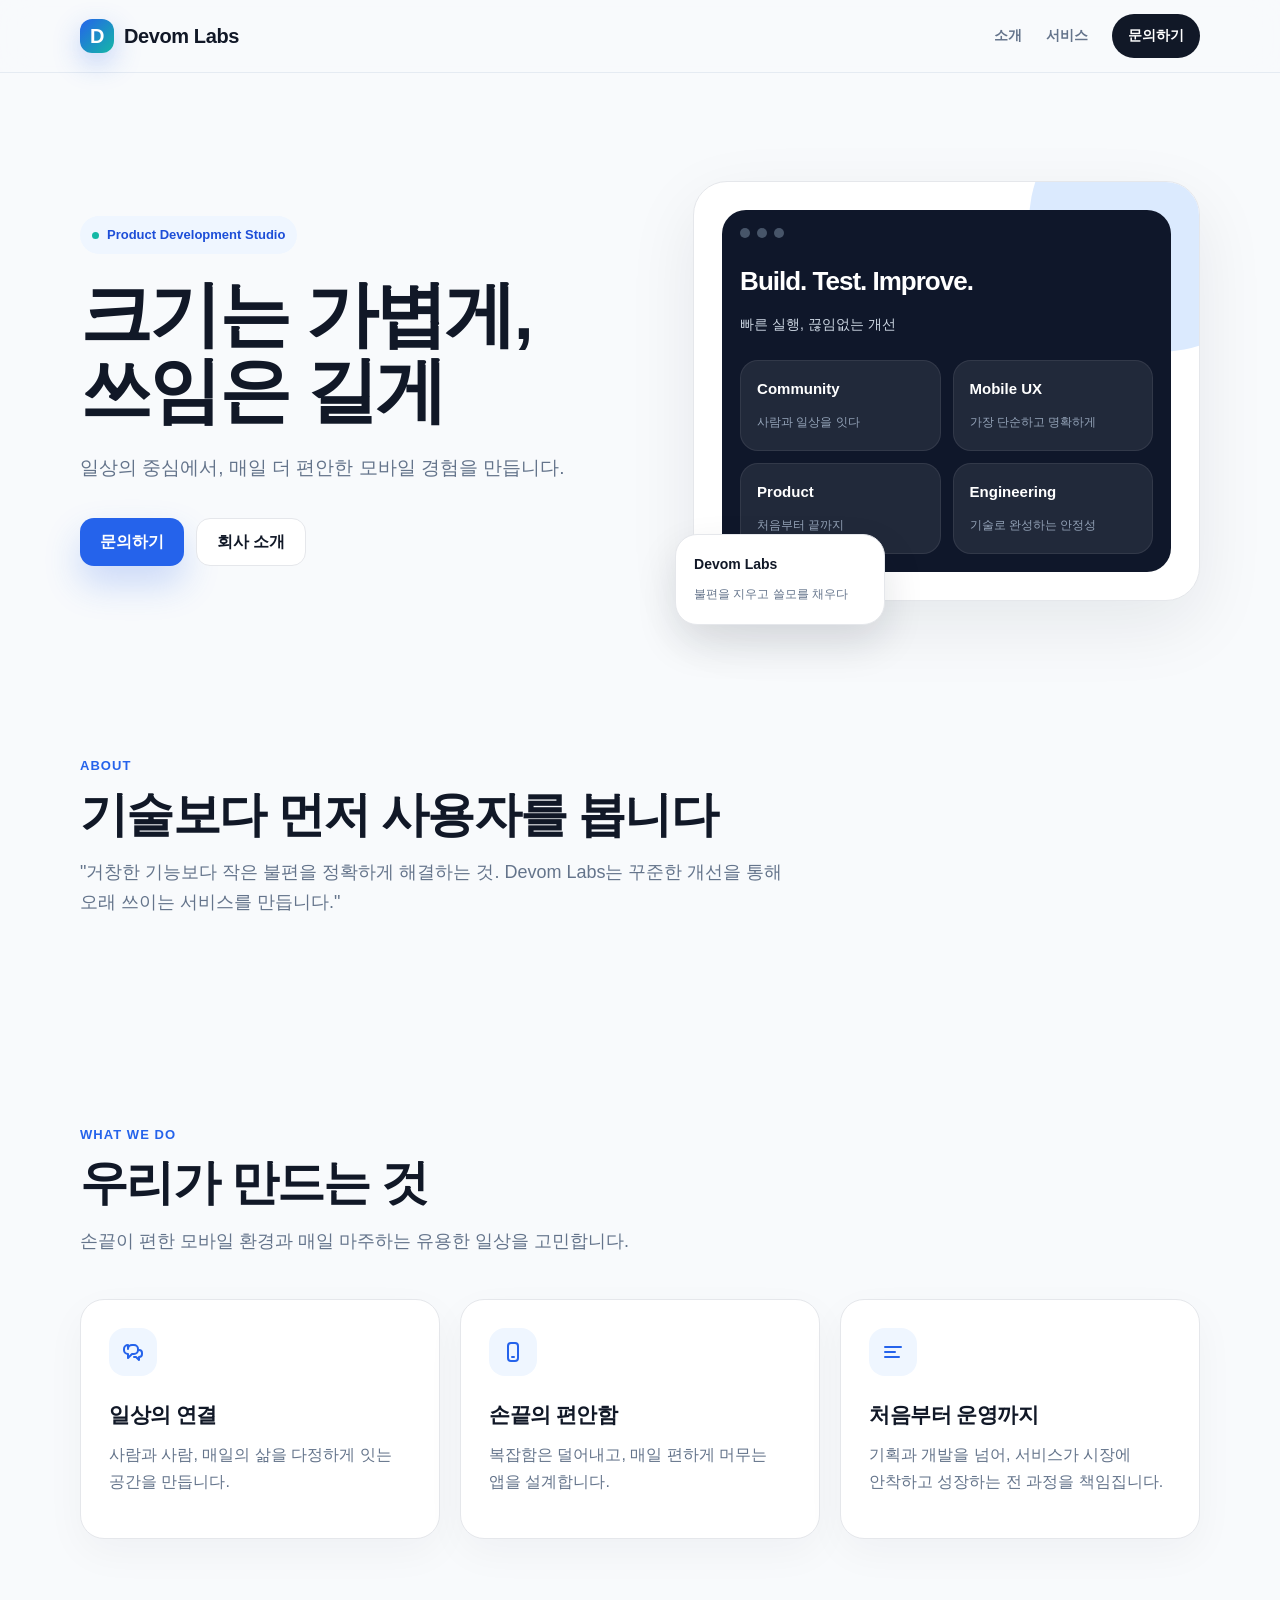
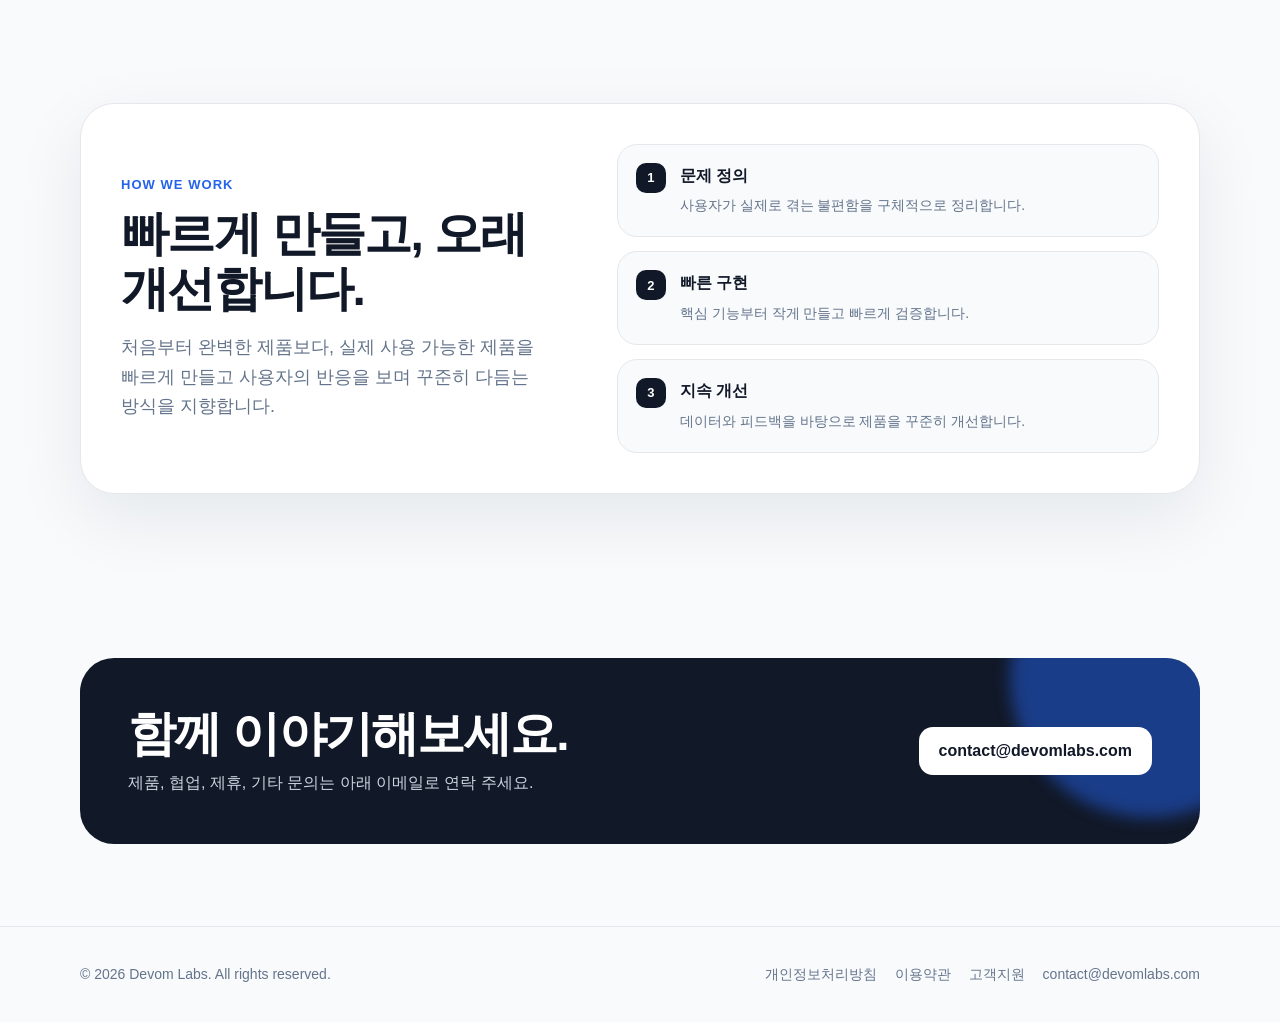
==== index.html @ be76963e "Update index.html" ====
<!DOCTYPE html>
<html lang="ko">
<head>
  <meta charset="UTF-8" />
  <meta name="viewport" content="width=device-width, initial-scale=1.0" />
  <title>Devom Labs</title>
  <meta name="description" content="Devom Labs는 일상의 불편함을 서비스로 해결하는 개발 스튜디오입니다." />

  <style>
    :root {
      --bg: #f8fafc;
      --text: #111827;
      --muted: #64748b;
      --line: #e5e7eb;
      --card: #ffffff;
      --primary: #2563eb;
      --primary-dark: #1d4ed8;
      --soft-blue: #eff6ff;
      --soft-mint: #ecfdf5;
      --radius: 24px;
      --shadow: 0 24px 70px rgba(15, 23, 42, 0.08);
    }

    * {
      box-sizing: border-box;
      margin: 0;
      padding: 0;
    }

    html {
      scroll-behavior: smooth;
    }

    body {
      font-family: -apple-system, BlinkMacSystemFont, "Segoe UI", "Apple SD Gothic Neo", "Noto Sans KR", sans-serif;
      background: var(--bg);
      color: var(--text);
      line-height: 1.65;
      word-break: keep-all;
    }

    a {
      color: inherit;
      text-decoration: none;
    }

    .container {
      width: min(1120px, calc(100% - 40px));
      margin: 0 auto;
    }

    header {
      position: sticky;
      top: 0;
      z-index: 10;
      background: rgba(248, 250, 252, 0.86);
      backdrop-filter: blur(16px);
      border-bottom: 1px solid rgba(226, 232, 240, 0.8);
    }

    .nav {
      height: 72px;
      display: flex;
      align-items: center;
      justify-content: space-between;
      gap: 20px;
    }

    .brand {
      display: flex;
      align-items: center;
      gap: 10px;
      font-weight: 800;
      letter-spacing: -0.4px;
      font-size: 20px;
    }

    .brand-mark {
      width: 34px;
      height: 34px;
      border-radius: 12px;
      background: linear-gradient(135deg, #2563eb, #14b8a6);
      color: white;
      display: grid;
      place-items: center;
      font-weight: 900;
      box-shadow: 0 10px 28px rgba(37, 99, 235, 0.28);
    }

    .nav-links {
      display: flex;
      align-items: center;
      gap: 24px;
      color: var(--muted);
      font-size: 14px;
      font-weight: 600;
    }

    .nav-links a:hover {
      color: var(--text);
    }

    .nav-button {
      padding: 10px 16px;
      border-radius: 999px;
      background: var(--text);
      color: white !important;
    }

    .hero {
      padding: 108px 0 72px;
      display: grid;
      grid-template-columns: 1.04fr 0.96fr;
      align-items: center;
      gap: 64px;
    }

    .badge {
      display: inline-flex;
      align-items: center;
      gap: 8px;
      padding: 8px 12px;
      border-radius: 999px;
      background: var(--soft-blue);
      color: #1d4ed8;
      font-size: 13px;
      font-weight: 800;
      margin-bottom: 22px;
    }

    .badge-dot {
      width: 7px;
      height: 7px;
      border-radius: 50%;
      background: #14b8a6;
    }

    h1 {
      font-size: clamp(42px, 6vw, 72px);
      line-height: 1.06;
      letter-spacing: -2.6px;
      margin-bottom: 24px;
    }

    .hero p {
      max-width: 620px;
      color: var(--muted);
      font-size: 19px;
      margin-bottom: 34px;
    }

    .actions {
      display: flex;
      flex-wrap: wrap;
      gap: 12px;
    }

    .btn {
      display: inline-flex;
      align-items: center;
      justify-content: center;
      min-height: 48px;
      padding: 0 20px;
      border-radius: 14px;
      font-weight: 800;
      transition: 0.2s ease;
    }

    .btn-primary {
      background: var(--primary);
      color: white;
      box-shadow: 0 18px 36px rgba(37, 99, 235, 0.22);
    }

    .btn-primary:hover {
      background: var(--primary-dark);
      transform: translateY(-2px);
    }

    .btn-secondary {
      background: white;
      border: 1px solid var(--line);
      color: var(--text);
    }

    .visual {
      position: relative;
    }

    .visual-card {
      background: white;
      border: 1px solid var(--line);
      border-radius: 34px;
      padding: 28px;
      box-shadow: var(--shadow);
      position: relative;
      overflow: hidden;
    }

    .visual-card::before {
      content: "";
      position: absolute;
      width: 260px;
      height: 260px;
      border-radius: 999px;
      background: #dbeafe;
      right: -90px;
      top: -90px;
    }

    .mock-window {
      position: relative;
      background: #0f172a;
      border-radius: 24px;
      padding: 18px;
      color: white;
      overflow: hidden;
    }

    .window-top {
      display: flex;
      gap: 7px;
      margin-bottom: 22px;
    }

    .circle {
      width: 10px;
      height: 10px;
      border-radius: 50%;
      background: #475569;
    }

    .mock-title {
      font-size: 26px;
      font-weight: 900;
      letter-spacing: -1px;
      margin-bottom: 10px;
    }

    .mock-desc {
      color: #cbd5e1;
      font-size: 14px;
      margin-bottom: 24px;
    }

    .mock-grid {
      display: grid;
      grid-template-columns: 1fr 1fr;
      gap: 12px;
    }

    .mock-item {
      padding: 16px;
      border-radius: 18px;
      background: rgba(255,255,255,0.08);
      border: 1px solid rgba(255,255,255,0.08);
    }

    .mock-item strong {
      display: block;
      font-size: 15px;
      margin-bottom: 6px;
    }

    .mock-item span {
      color: #94a3b8;
      font-size: 12px;
    }

    .floating {
      position: absolute;
      left: -18px;
      bottom: -24px;
      width: 210px;
      background: white;
      border: 1px solid var(--line);
      border-radius: 22px;
      padding: 18px;
      box-shadow: 0 18px 40px rgba(15, 23, 42, 0.12);
    }

    .floating strong {
      display: block;
      margin-bottom: 4px;
      font-size: 14px;
    }

    .floating span {
      color: var(--muted);
      font-size: 12px;
    }

    section {
      padding: 82px 0;
    }

    .section-head {
      max-width: 720px;
      margin-bottom: 42px;
    }

    .kicker {
      color: var(--primary);
      font-size: 13px;
      font-weight: 900;
      letter-spacing: 0.08em;
      margin-bottom: 10px;
    }

    h2 {
      font-size: clamp(32px, 4vw, 48px);
      line-height: 1.16;
      letter-spacing: -1.7px;
      margin-bottom: 16px;
    }

    .section-head p {
      color: var(--muted);
      font-size: 18px;
    }

    .cards {
      display: grid;
      grid-template-columns: repeat(3, 1fr);
      gap: 20px;
    }

    .card {
      background: var(--card);
      border: 1px solid var(--line);
      border-radius: var(--radius);
      padding: 28px;
      min-height: 240px;
      box-shadow: 0 14px 40px rgba(15, 23, 42, 0.04);
    }

    .card-icon {
      width: 48px;
      height: 48px;
      border-radius: 16px;
      display: grid;
      place-items: center;
      background: var(--soft-blue);
      margin-bottom: 22px;
    }

    .card h3 {
      font-size: 21px;
      margin-bottom: 10px;
      letter-spacing: -0.5px;
    }

    .card p {
      color: var(--muted);
    }

    .split {
      display: grid;
      grid-template-columns: 0.92fr 1.08fr;
      gap: 34px;
      align-items: center;
      background: white;
      border: 1px solid var(--line);
      border-radius: 34px;
      padding: 40px;
      box-shadow: var(--shadow);
    }

    .split p {
      color: var(--muted);
      font-size: 18px;
      margin-top: 12px;
    }

    .process {
      display: grid;
      gap: 14px;
    }

    .process-item {
      display: flex;
      gap: 14px;
      align-items: flex-start;
      padding: 18px;
      border-radius: 20px;
      background: #f8fafc;
      border: 1px solid var(--line);
    }

    .number {
      flex: 0 0 auto;
      width: 30px;
      height: 30px;
      border-radius: 10px;
      background: var(--text);
      color: white;
      display: grid;
      place-items: center;
      font-size: 13px;
      font-weight: 900;
    }

    .process-item strong {
      display: block;
      margin-bottom: 3px;
    }

    .process-item span {
      color: var(--muted);
      font-size: 14px;
    }

    .cta {
      background: #111827;
      border-radius: 34px;
      padding: 48px;
      color: white;
      display: flex;
      justify-content: space-between;
      align-items: center;
      gap: 24px;
      overflow: hidden;
      position: relative;
    }

    .cta::after {
      content: "";
      position: absolute;
      width: 280px;
      height: 280px;
      border-radius: 999px;
      right: -90px;
      top: -120px;
      background: rgba(37, 99, 235, 0.5);
      filter: blur(8px);
    }

    .cta div {
      position: relative;
      z-index: 1;
    }

    .cta h2 {
      margin-bottom: 8px;
    }

    .cta p {
      color: #cbd5e1;
    }

    .cta .btn {
      position: relative;
      z-index: 1;
      background: white;
      color: #111827;
    }

    footer {
      border-top: 1px solid var(--line);
      padding: 36px 0;
      color: var(--muted);
      font-size: 14px;
    }

    .footer-inner {
      display: flex;
      justify-content: space-between;
      gap: 20px;
      flex-wrap: wrap;
    }

    .footer-links {
      display: flex;
      gap: 18px;
      flex-wrap: wrap;
    }

    .footer-links a:hover {
      color: var(--text);
    }

    @media (max-width: 900px) {
      .hero,
      .split {
        grid-template-columns: 1fr;
      }

      .cards {
        grid-template-columns: 1fr;
      }

      .hero {
        padding-top: 74px;
      }

      .floating {
        position: static;
        margin-top: 14px;
        width: 100%;
      }

      .cta {
        flex-direction: column;
        align-items: flex-start;
      }
    }

    @media (max-width: 640px) {
      .nav-links a:not(.nav-button) {
        display: none;
      }

      .container {
        width: min(100% - 28px, 1120px);
      }

      .hero p,
      .section-head p,
      .split p {
        font-size: 16px;
      }

      .mock-grid {
        grid-template-columns: 1fr;
      }

      .split,
      .cta,
      .visual-card {
        padding: 24px;
        border-radius: 26px;
      }
    }
  </style>
</head>

<body>
  <header>
    <div class="container nav">
      <a href="/" class="brand" aria-label="Devom Labs Home">
        <span class="brand-mark">D</span>
        <span>Devom Labs</span>
      </a>

      <nav class="nav-links" aria-label="주요 메뉴">
        <a href="#about">소개</a>
        <a href="#services">서비스</a>
        <a href="#contact" class="nav-button">문의하기</a>
      </nav>
    </div>
  </header>

  <main>
    <section class="container hero">
      <div>
        <div class="badge"><span class="badge-dot"></span> Product Development Studio</div>
        <h1>크기는 가볍게, <br />쓰임은 길게</h1>
        <p>
          일상의 중심에서, 매일 더 편안한 모바일 경험을 만듭니다.
        </p>
        <div class="actions">
          <a href="mailto:contact@devomlabs.com" class="btn btn-primary">문의하기</a>
          <a href="#about" class="btn btn-secondary">회사 소개</a>
        </div>
      </div>

      <div class="visual">
        <div class="visual-card">
          <div class="mock-window">
            <div class="window-top">
              <span class="circle"></span>
              <span class="circle"></span>
              <span class="circle"></span>
            </div>
            <div class="mock-title">Build. Test. Improve.</div>
            <div class="mock-desc">빠른 실행, 끊임없는 개선</div>
            <div class="mock-grid">
              <div class="mock-item">
                <strong>Community</strong>
                <span>사람과 일상을 잇다</span>
              </div>
              <div class="mock-item">
                <strong>Mobile UX</strong>
                <span>가장 단순하고 명확하게</span>
              </div>
              <div class="mock-item">
                <strong>Product</strong>
                <span>처음부터 끝까지</span>
              </div>
              <div class="mock-item">
                <strong>Engineering</strong>
                <span>기술로 완성하는 안정성</span>
              </div>
            </div>
          </div>
        </div>

        <div class="floating">
          <strong>Devom Labs</strong>
          <span>불편을 지우고 쓸모를 채우다</span>
        </div>
      </div>
    </section>

    <section class="container" id="about">
      <div class="section-head">
        <div class="kicker">ABOUT</div>
        <h2>기술보다 먼저 사용자를 봅니다</h2>
        <p>
"거창한 기능보다 작은 불편을 정확하게 해결하는 것.
Devom Labs는 꾸준한 개선을 통해 오래 쓰이는 서비스를 만듭니다."
        </p>
      </div>
    </section>

    <section class="container" id="services">
      <div class="section-head">
        <div class="kicker">WHAT WE DO</div>
        <h2>우리가 만드는 것</h2>
        <p>손끝이 편한 모바일 환경과 매일 마주하는 유용한 일상을 고민합니다.</p>
      </div>

      <div class="cards">
        <article class="card">
          <div class="card-icon">
            <svg width="24" height="24" viewBox="0 0 24 24" fill="none">
              <path d="M7 9C7 6.8 8.8 5 11 5H13C15.2 5 17 6.8 17 9V10C17 12.2 15.2 14 13 14H11L7 18V14C4.8 14 3 12.2 3 10V9C3 6.8 4.8 5 7 5Z" stroke="#2563eb" stroke-width="2" stroke-linecap="round" stroke-linejoin="round"/>
              <path d="M17 10H18C19.7 10 21 11.3 21 13V14C21 15.7 19.7 17 18 17V20L15 17H13" stroke="#2563eb" stroke-width="2" stroke-linecap="round" stroke-linejoin="round"/>
            </svg>
          </div>
          <h3>일상의 연결</h3>
          <p>사람과 사람, 매일의 삶을 다정하게 잇는 공간을 만듭니다.</p>
        </article>

        <article class="card">
          <div class="card-icon">
            <svg width="24" height="24" viewBox="0 0 24 24" fill="none">
              <rect x="7" y="3" width="10" height="18" rx="3" stroke="#2563eb" stroke-width="2"/>
              <path d="M11 17H13" stroke="#2563eb" stroke-width="2" stroke-linecap="round"/>
            </svg>
          </div>
          <h3>손끝의 편안함</h3>
          <p>복잡함은 덜어내고, 매일 편하게 머무는 앱을 설계합니다.</p>
        </article>

        <article class="card">
          <div class="card-icon">
            <svg width="24" height="24" viewBox="0 0 24 24" fill="none">
              <path d="M4 7H20" stroke="#2563eb" stroke-width="2" stroke-linecap="round"/>
              <path d="M4 12H14" stroke="#2563eb" stroke-width="2" stroke-linecap="round"/>
              <path d="M4 17H18" stroke="#2563eb" stroke-width="2" stroke-linecap="round"/>
            </svg>
          </div>
          <h3>처음부터 운영까지</h3>
          <p>기획과 개발을 넘어, 서비스가 시장에 안착하고 성장하는 전 과정을 책임집니다.</p>
        </article>
      </div>
    </section>

    <section class="container">
      <div class="split">
        <div>
          <div class="kicker">HOW WE WORK</div>
          <h2>빠르게 만들고, 오래 개선합니다.</h2>
          <p>
            처음부터 완벽한 제품보다, 실제 사용 가능한 제품을 빠르게 만들고
            사용자의 반응을 보며 꾸준히 다듬는 방식을 지향합니다.
          </p>
        </div>

        <div class="process">
          <div class="process-item">
            <div class="number">1</div>
            <div>
              <strong>문제 정의</strong>
              <span>사용자가 실제로 겪는 불편함을 구체적으로 정리합니다.</span>
            </div>
          </div>
          <div class="process-item">
            <div class="number">2</div>
            <div>
              <strong>빠른 구현</strong>
              <span>핵심 기능부터 작게 만들고 빠르게 검증합니다.</span>
            </div>
          </div>
          <div class="process-item">
            <div class="number">3</div>
            <div>
              <strong>지속 개선</strong>
              <span>데이터와 피드백을 바탕으로 제품을 꾸준히 개선합니다.</span>
            </div>
          </div>
        </div>
      </div>
    </section>

    <section class="container" id="contact">
      <div class="cta">
        <div>
          <h2>함께 이야기해보세요.</h2>
          <p>제품, 협업, 제휴, 기타 문의는 아래 이메일로 연락 주세요.</p>
        </div>
        <a href="mailto:contact@devomlabs.com" class="btn">contact@devomlabs.com</a>
      </div>
    </section>
  </main>

  <footer>
  <div class="container footer-inner">
    <div>© 2026 Devom Labs. All rights reserved.</div>

    <div class="footer-links">
<a href="/privacy">개인정보처리방침</a>
<a href="/terms">이용약관</a>
<a href="/support">고객지원</a>
      <a href="mailto:contact@devomlabs.com">contact@devomlabs.com</a>
    </div>
  </div>
</footer>
</body>
</html>
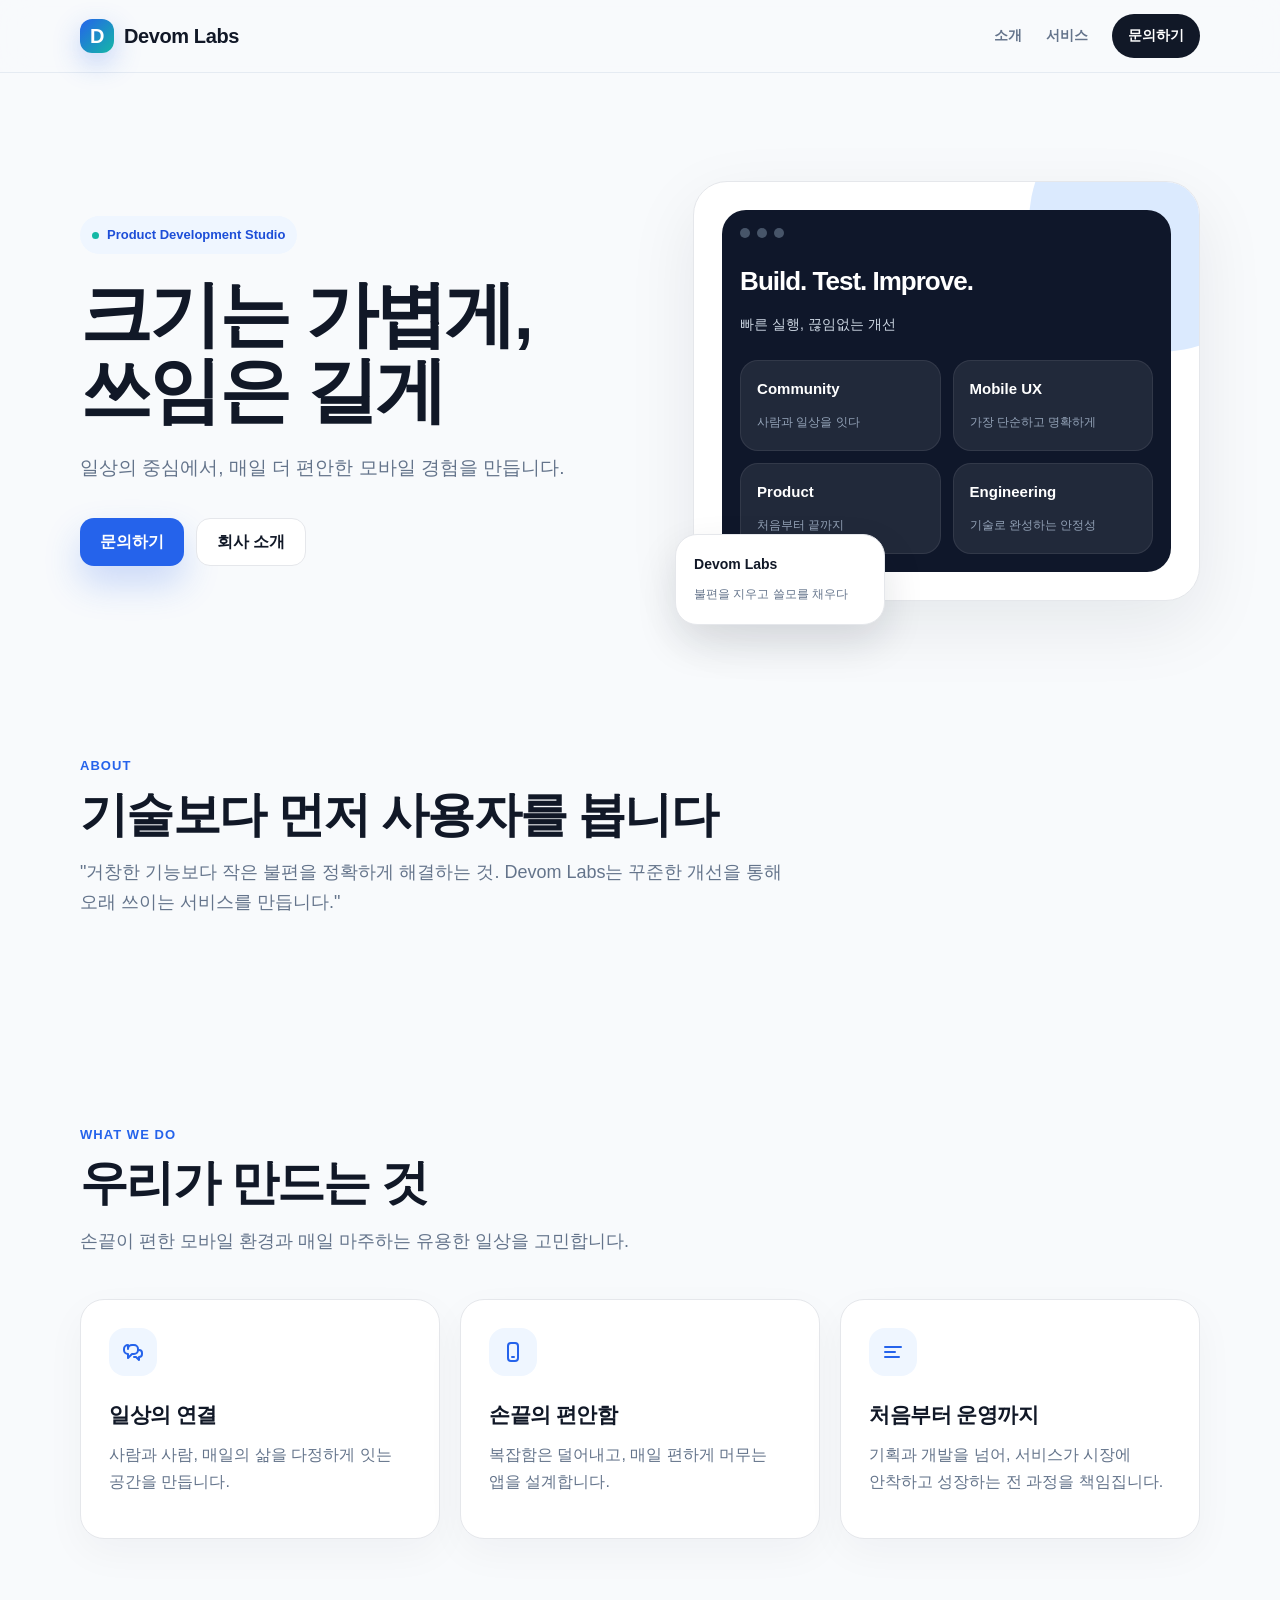
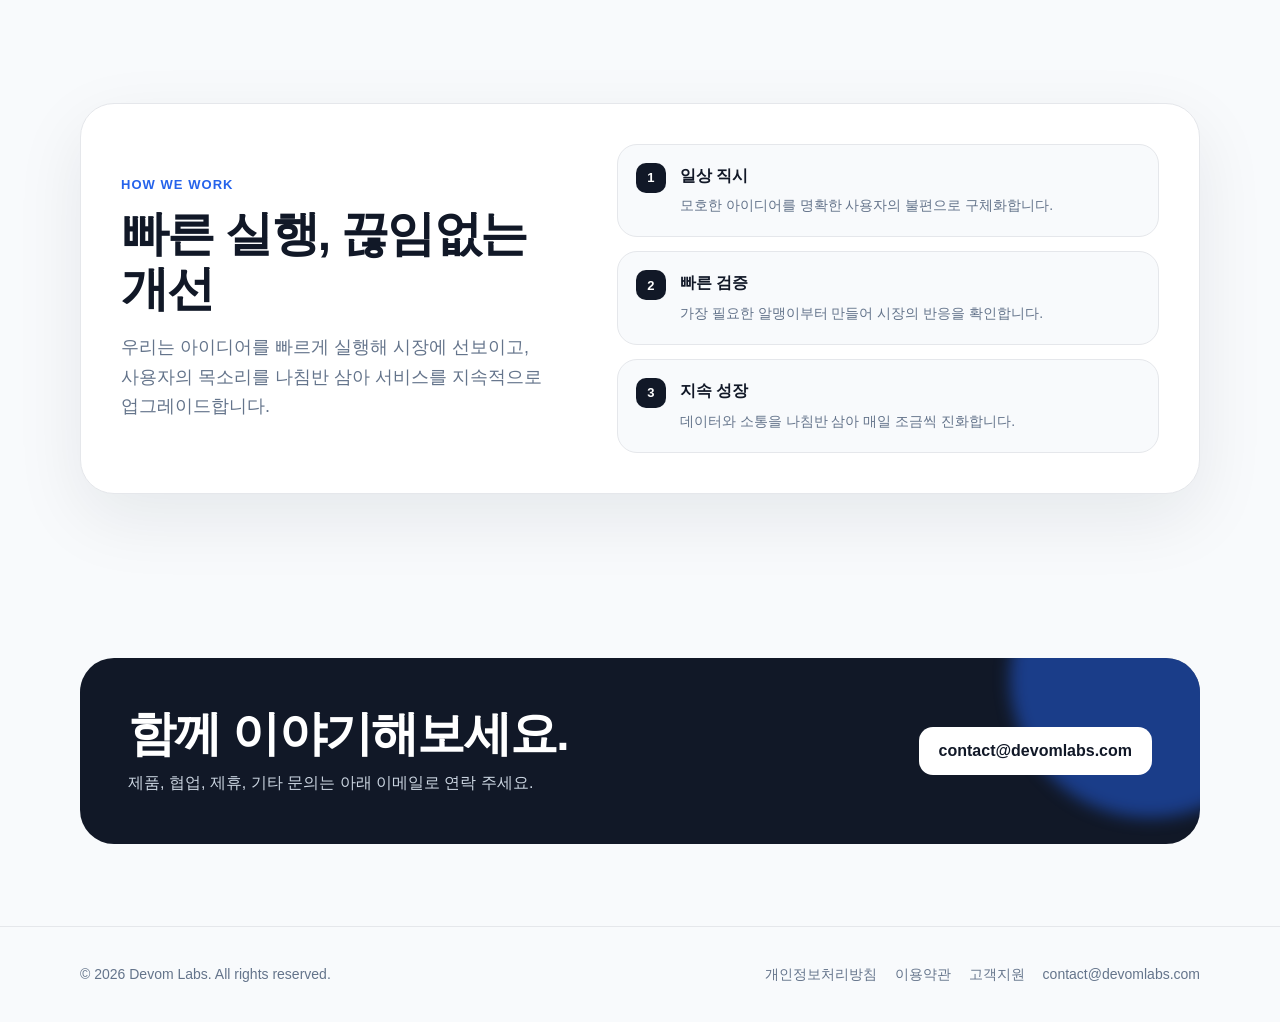
==== commit 571eb732: "Update index.html" ====
--- a/index.html
+++ b/index.html
@@ -661,10 +661,9 @@
       <div class="split">
         <div>
           <div class="kicker">HOW WE WORK</div>
-          <h2>빠르게 만들고, 오래 개선합니다.</h2>
+          <h2>빠른 실행, 끊임없는 개선</h2>
           <p>
-            처음부터 완벽한 제품보다, 실제 사용 가능한 제품을 빠르게 만들고
-            사용자의 반응을 보며 꾸준히 다듬는 방식을 지향합니다.
+            우리는 아이디어를 빠르게 실행해 시장에 선보이고, 사용자의 목소리를 나침반 삼아 서비스를 지속적으로 업그레이드합니다.
           </p>
         </div>
 
@@ -672,22 +671,22 @@
           <div class="process-item">
             <div class="number">1</div>
             <div>
-              <strong>문제 정의</strong>
-              <span>사용자가 실제로 겪는 불편함을 구체적으로 정리합니다.</span>
+              <strong>일상 직시</strong>
+              <span>모호한 아이디어를 명확한 사용자의 불편으로 구체화합니다.</span>
             </div>
           </div>
           <div class="process-item">
             <div class="number">2</div>
             <div>
-              <strong>빠른 구현</strong>
-              <span>핵심 기능부터 작게 만들고 빠르게 검증합니다.</span>
+              <strong>빠른 검증</strong>
+              <span>가장 필요한 알맹이부터 만들어 시장의 반응을 확인합니다.</span>
             </div>
           </div>
           <div class="process-item">
             <div class="number">3</div>
             <div>
-              <strong>지속 개선</strong>
-              <span>데이터와 피드백을 바탕으로 제품을 꾸준히 개선합니다.</span>
+              <strong>지속 성장</strong>
+              <span>데이터와 소통을 나침반 삼아 매일 조금씩 진화합니다.</span>
             </div>
           </div>
         </div>
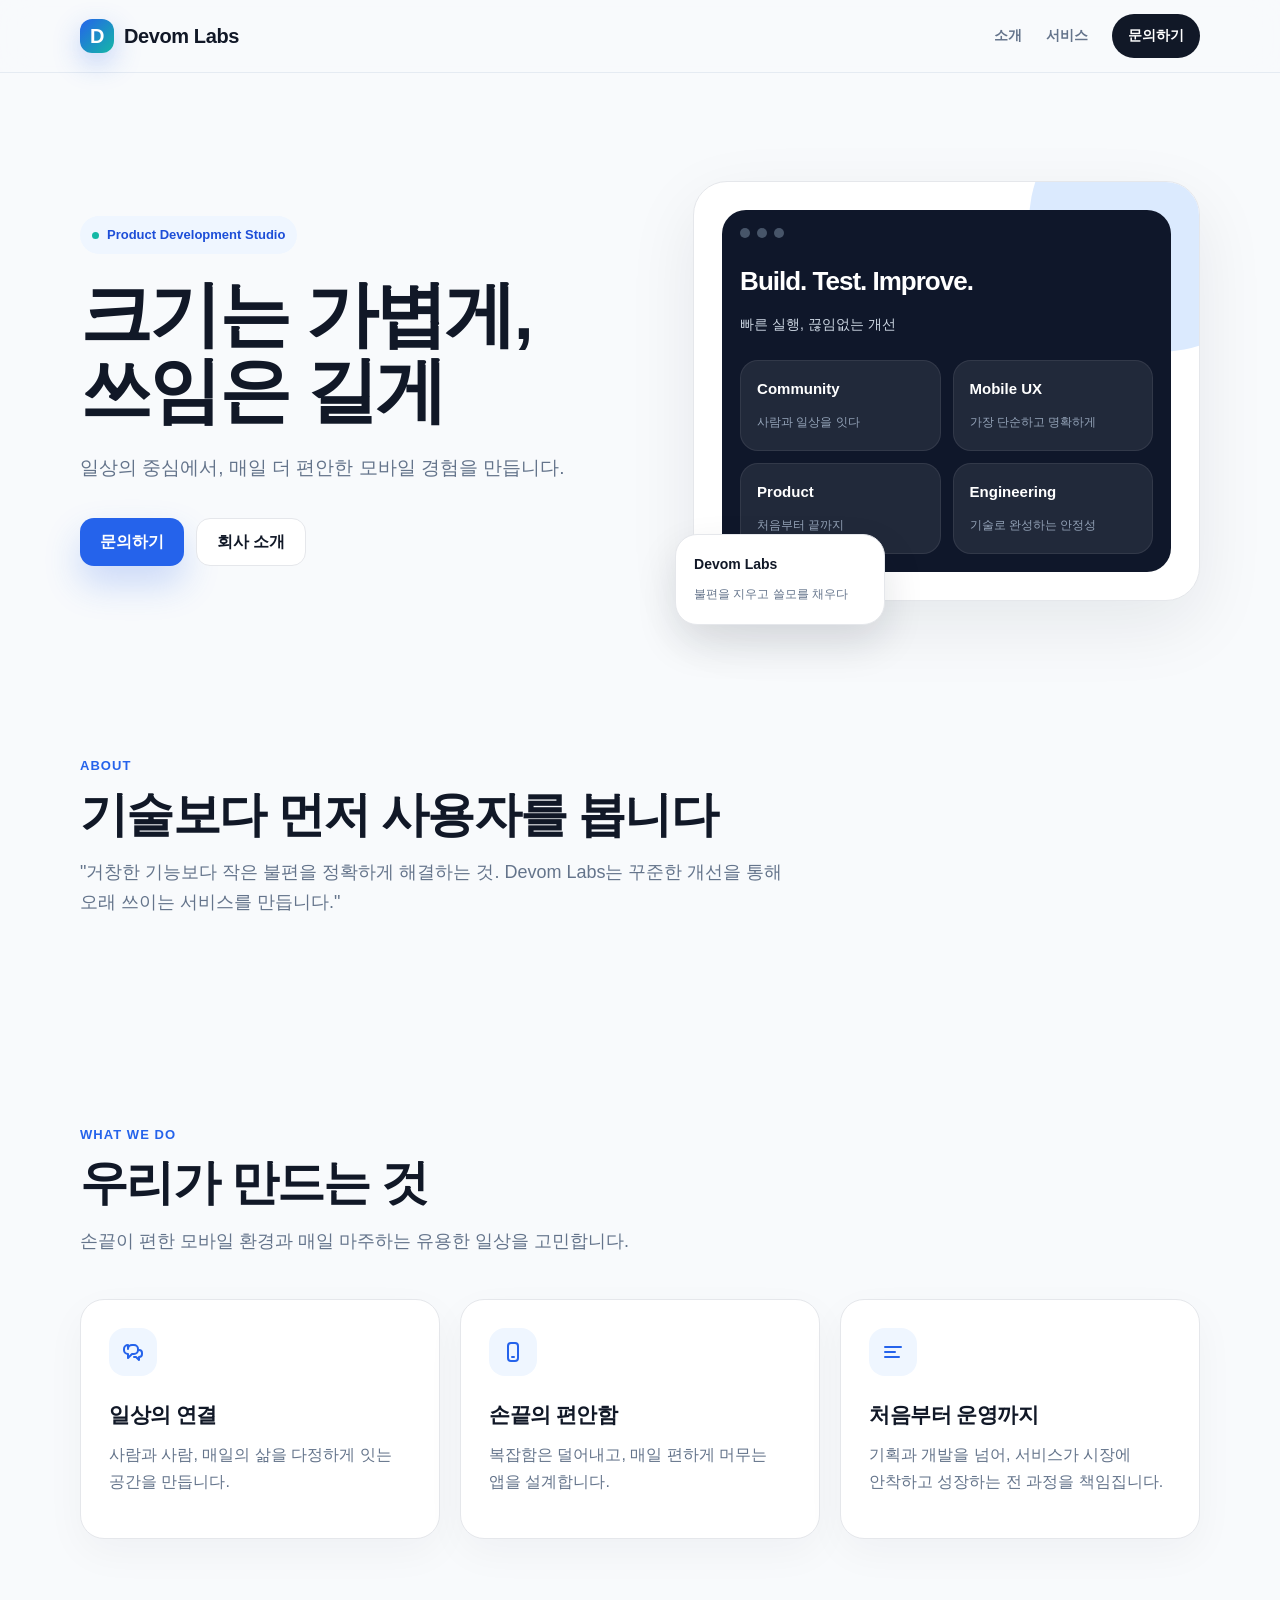
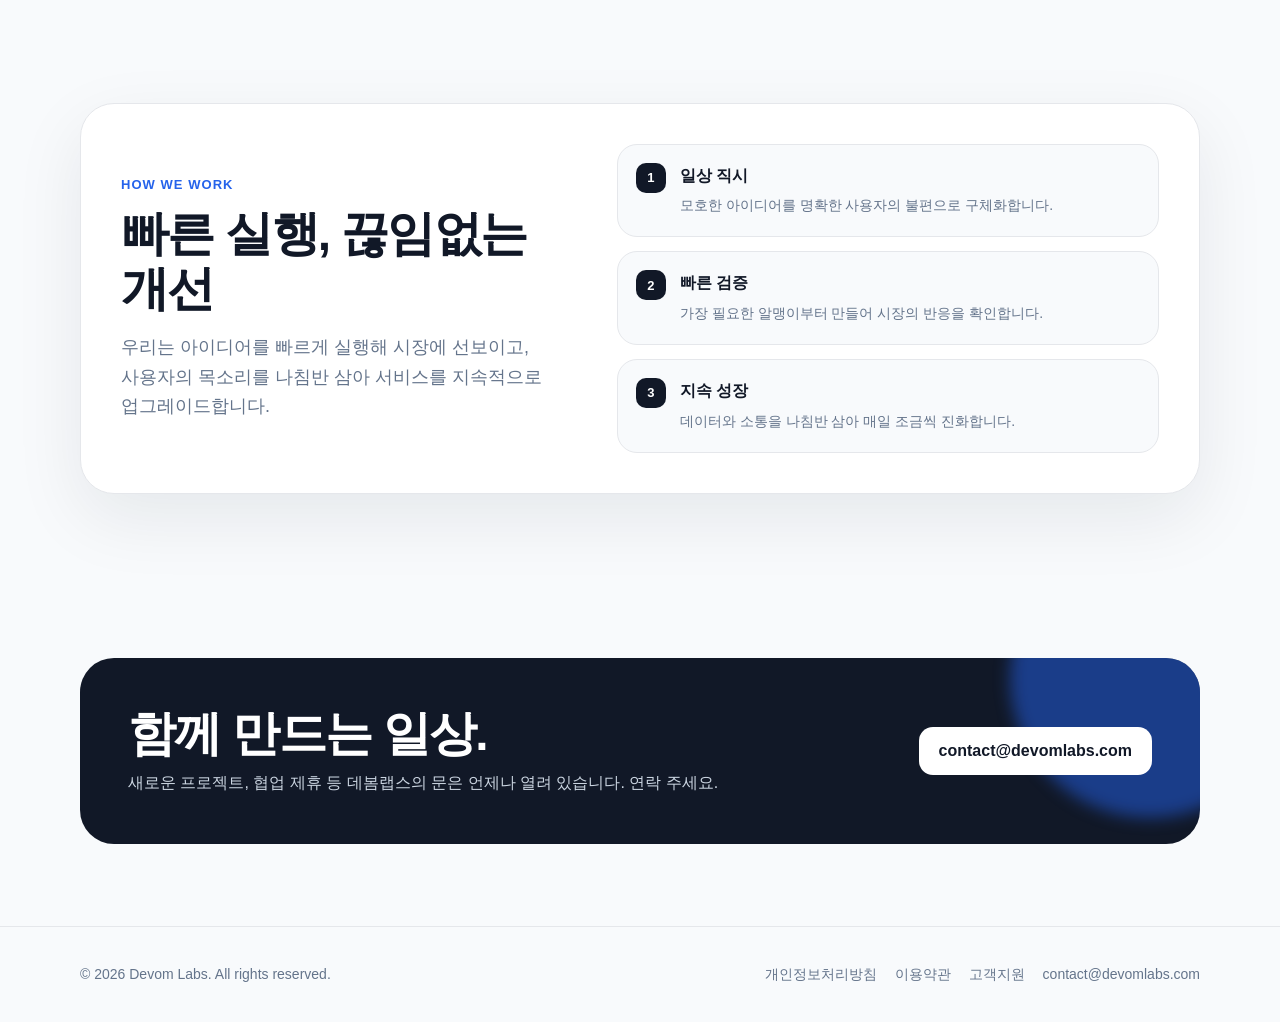
==== commit 3a7ca410: "Update index.html" ====
--- a/index.html
+++ b/index.html
@@ -696,8 +696,8 @@
     <section class="container" id="contact">
       <div class="cta">
         <div>
-          <h2>함께 이야기해보세요.</h2>
-          <p>제품, 협업, 제휴, 기타 문의는 아래 이메일로 연락 주세요.</p>
+          <h2>함께 만드는 일상.</h2>
+          <p>새로운 프로젝트, 협업 제휴 등 데봄랩스의 문은 언제나 열려 있습니다. 연락 주세요.</p>
         </div>
         <a href="mailto:contact@devomlabs.com" class="btn">contact@devomlabs.com</a>
       </div>
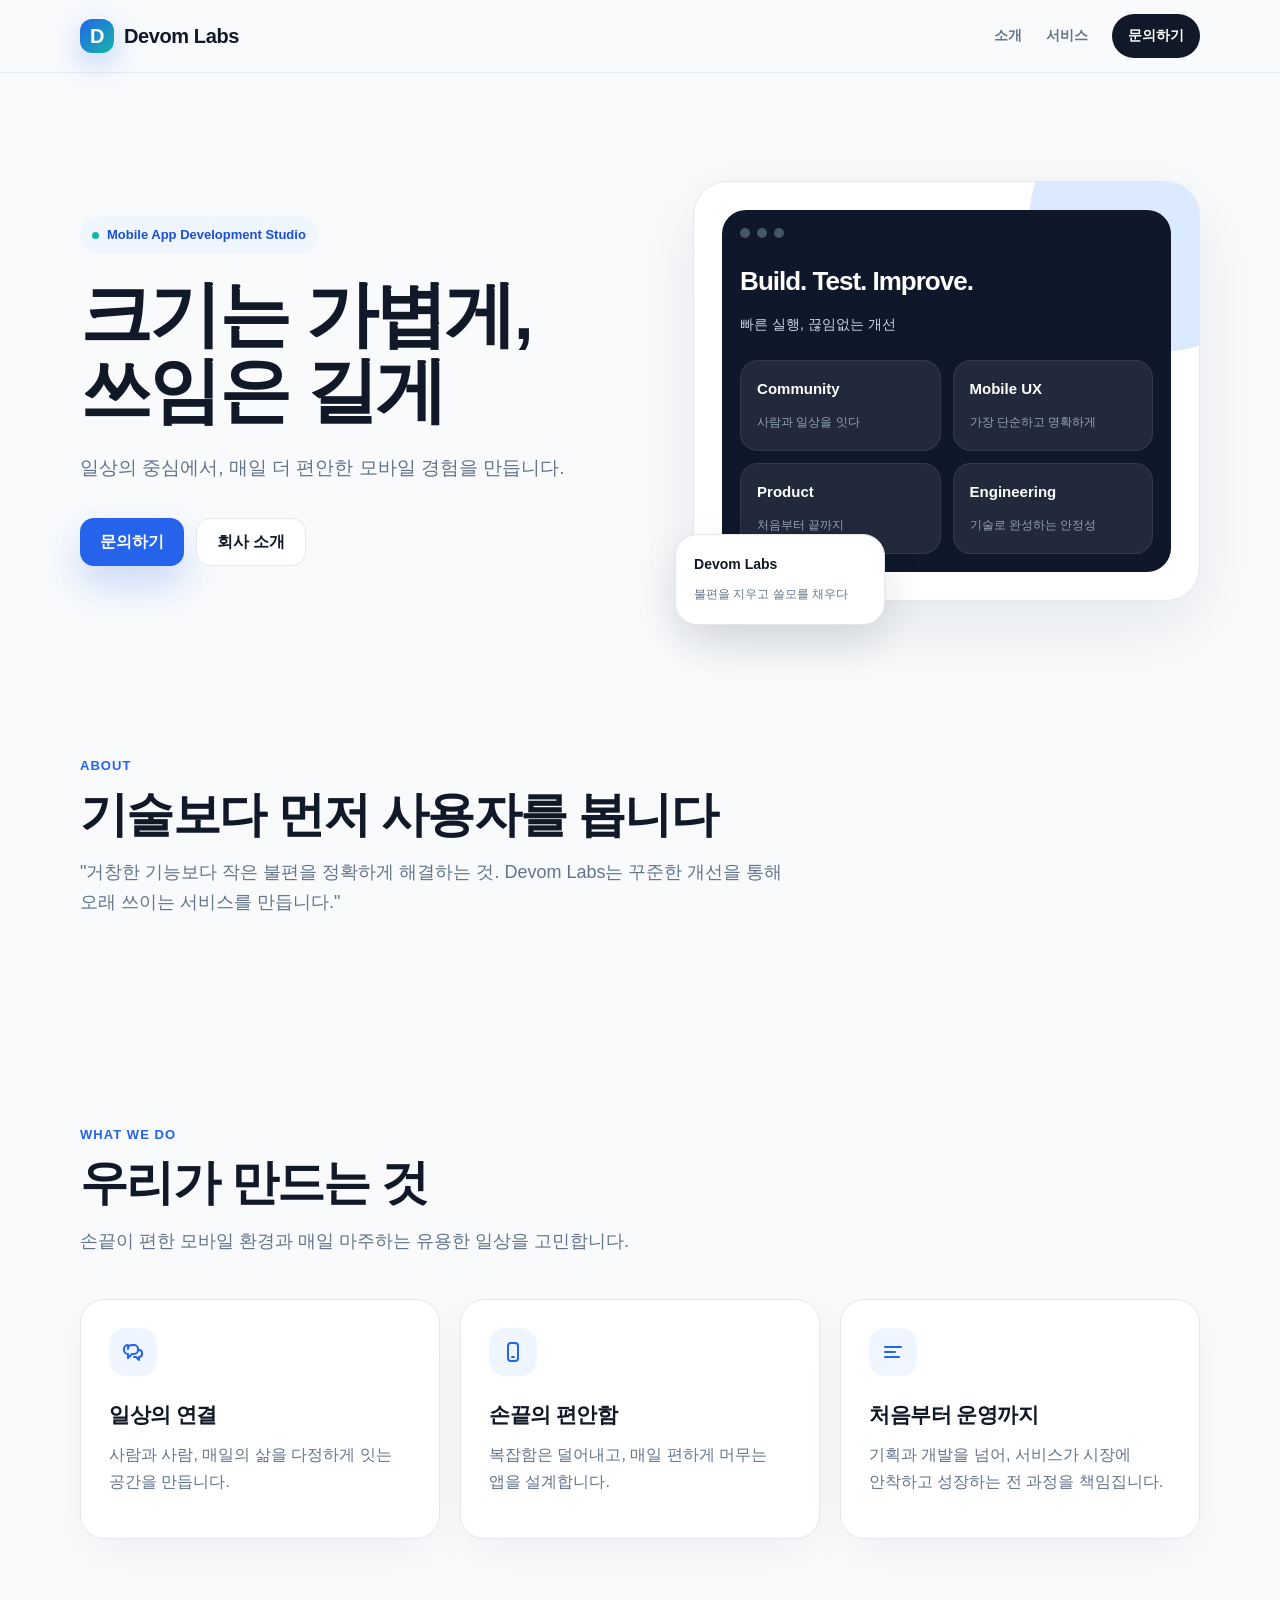
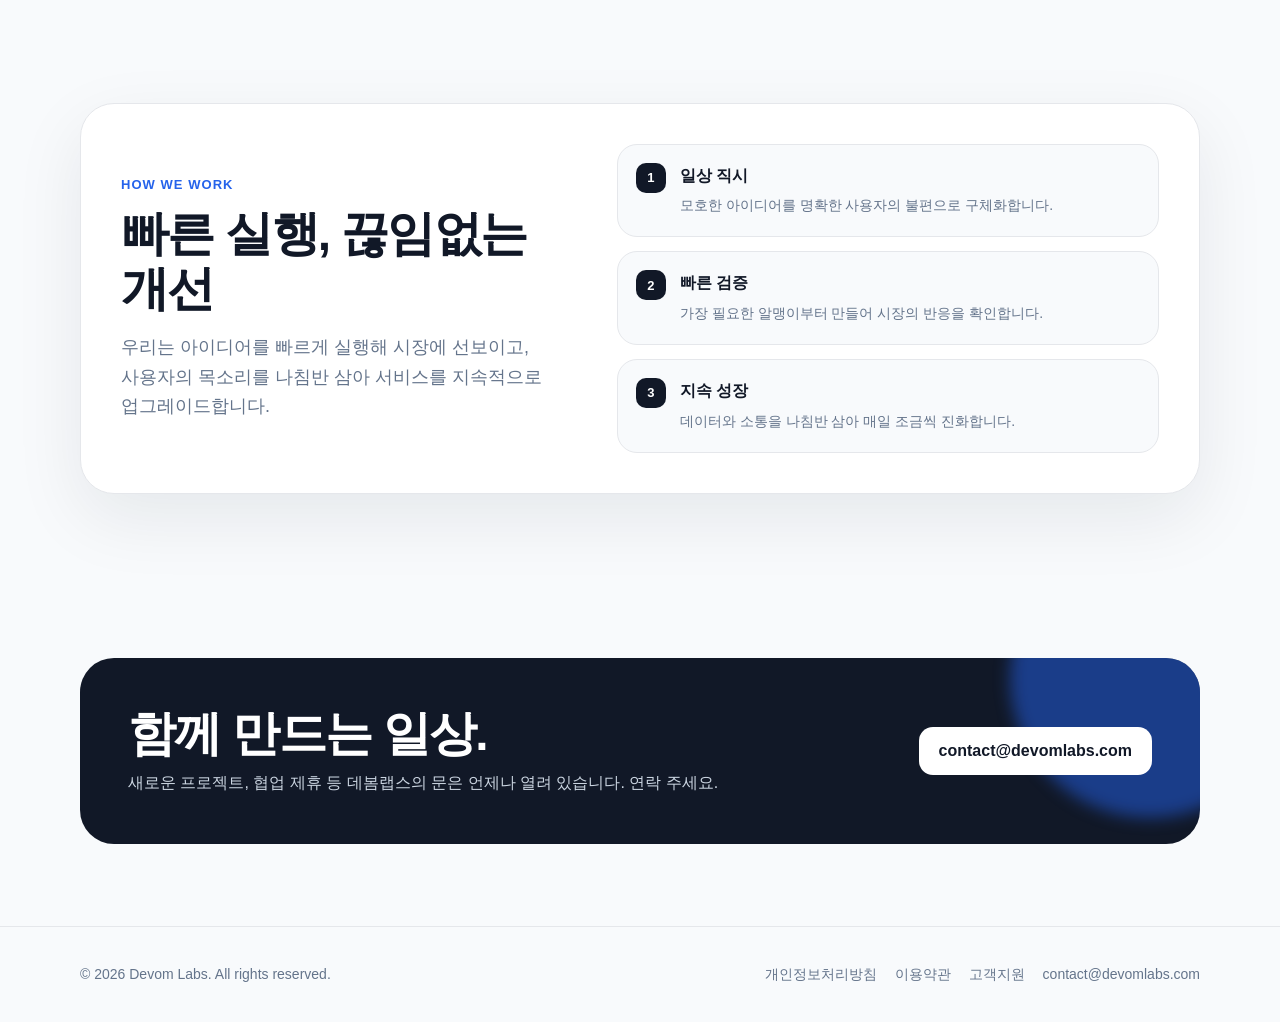
==== commit 2309a518: "Update index.html" ====
--- a/index.html
+++ b/index.html
@@ -553,7 +553,7 @@
   <main>
     <section class="container hero">
       <div>
-        <div class="badge"><span class="badge-dot"></span> Product Development Studio</div>
+        <div class="badge"><span class="badge-dot"></span> Mobile App Development Studio</div>
         <h1>크기는 가볍게, <br />쓰임은 길게</h1>
         <p>
           일상의 중심에서, 매일 더 편안한 모바일 경험을 만듭니다.
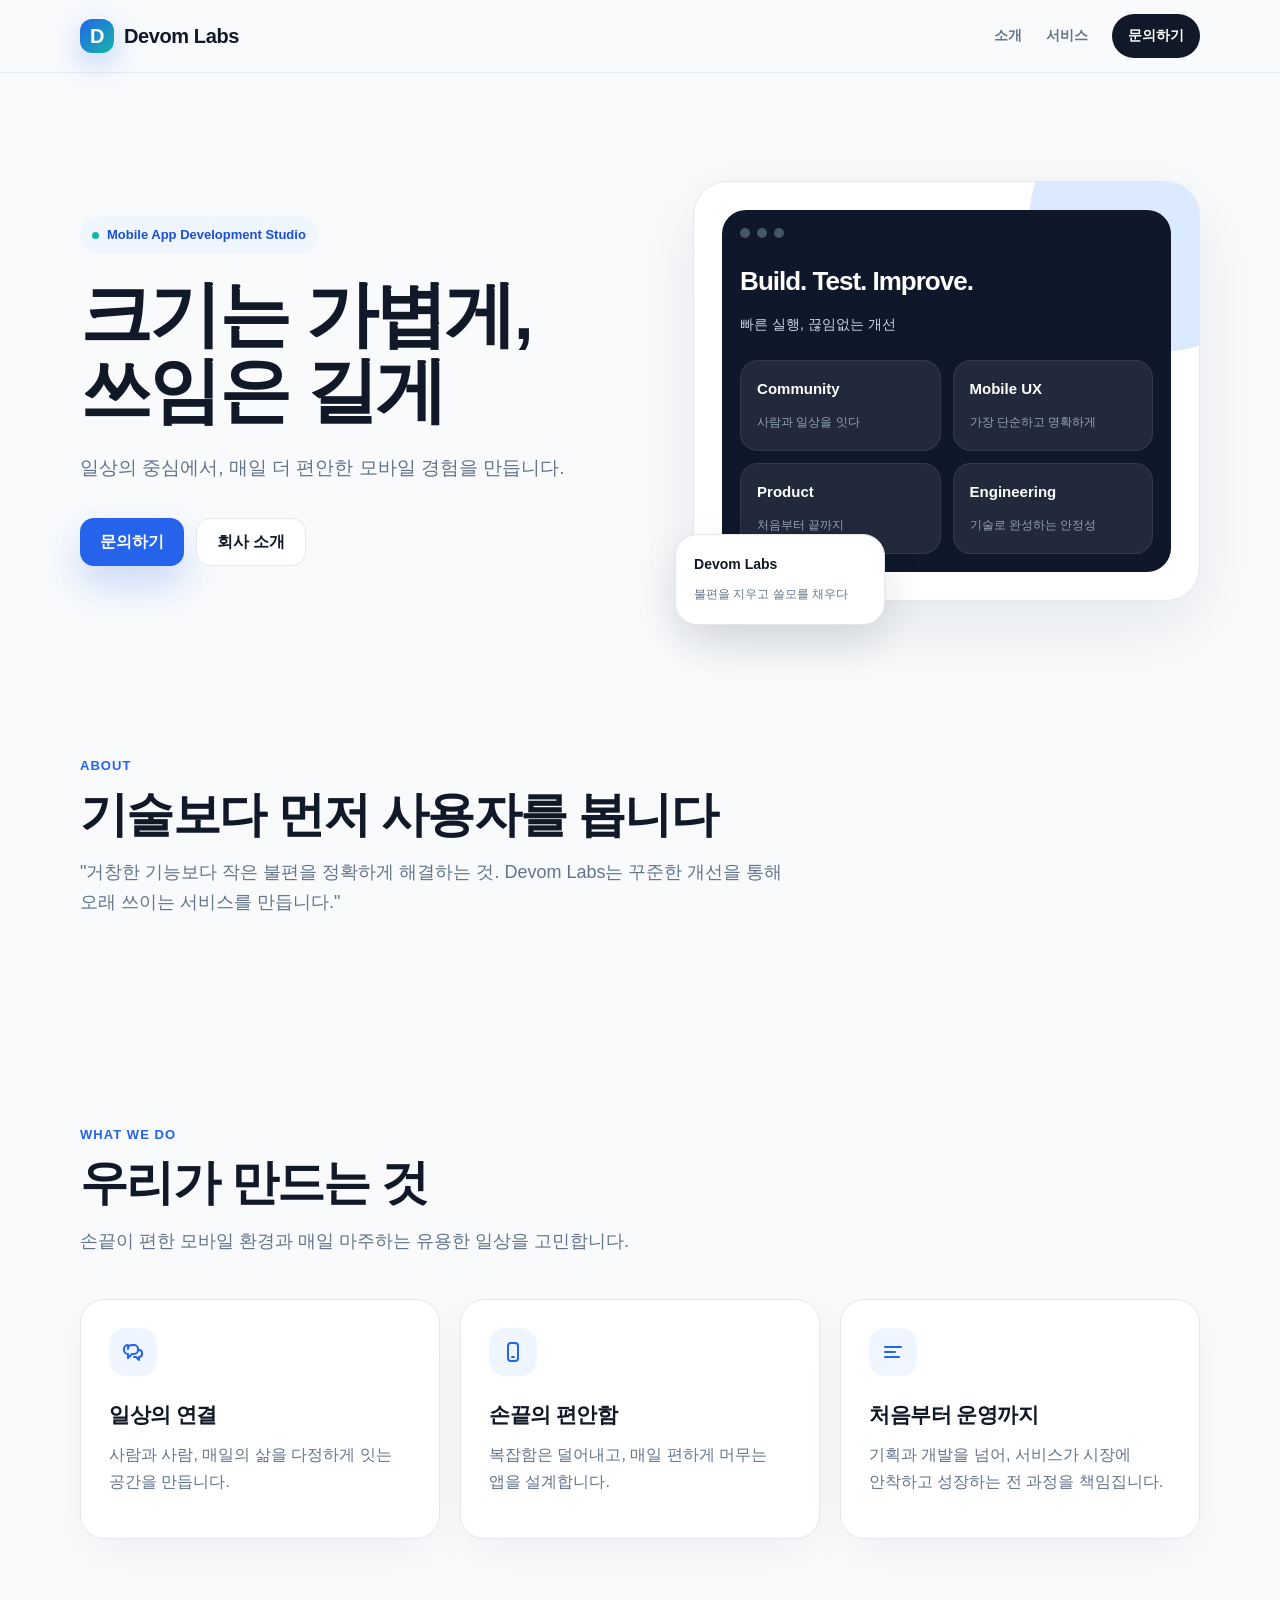
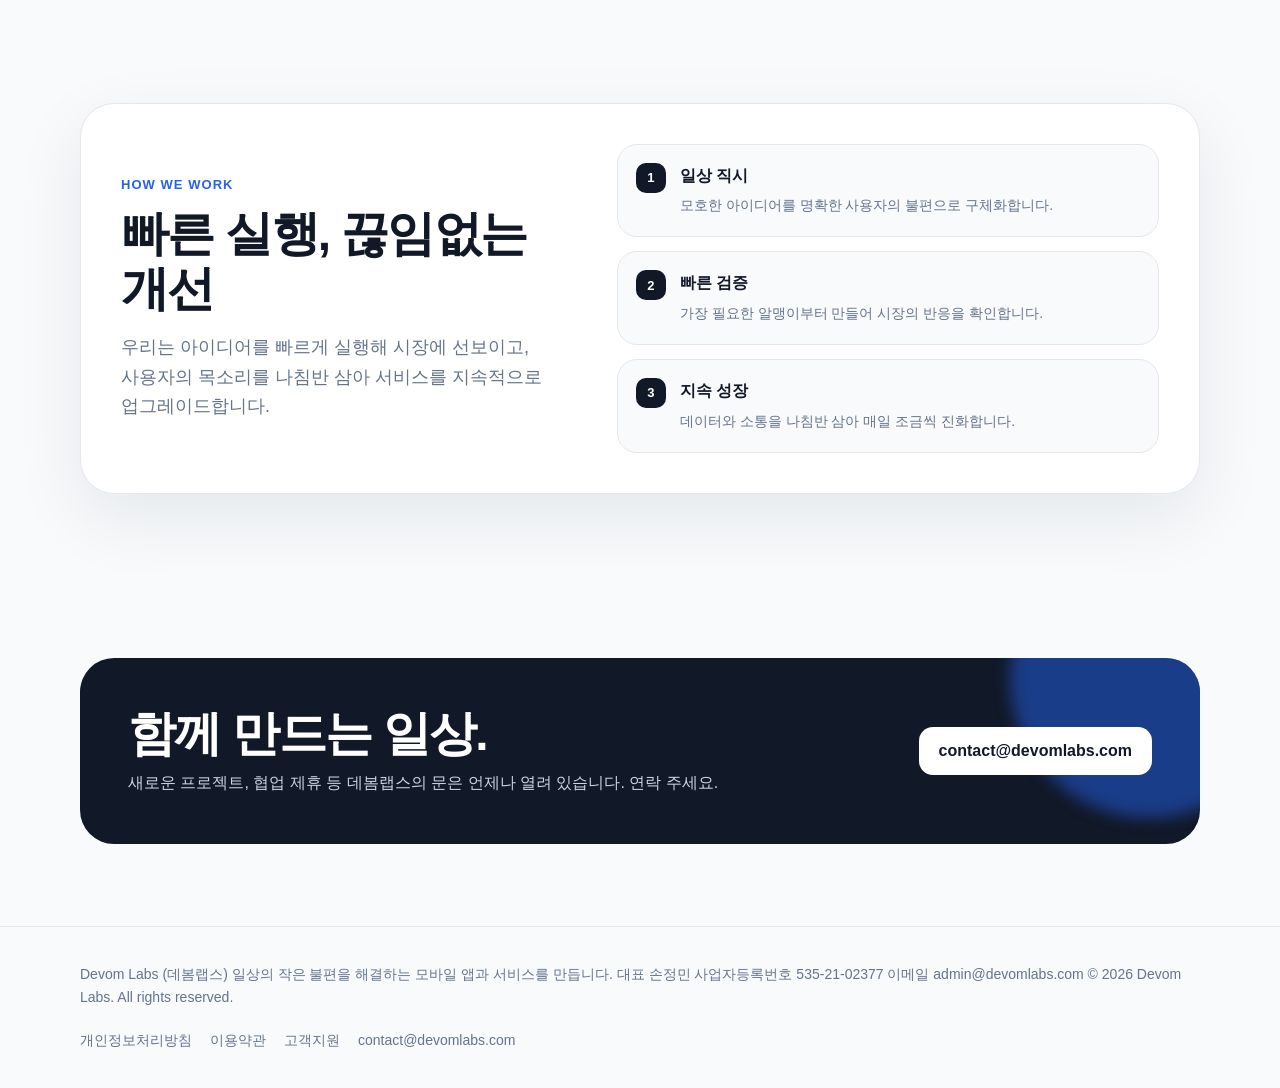
==== commit 13d27f24: "Update index.html" ====
--- a/index.html
+++ b/index.html
@@ -706,7 +706,18 @@
 
   <footer>
   <div class="container footer-inner">
-    <div>© 2026 Devom Labs. All rights reserved.</div>
+    <div>
+      Devom Labs (데봄랩스)
+      일상의 작은 불편을 해결하는 모바일 앱과 서비스를 만듭니다.
+
+      대표  손정민
+      사업자등록번호 535-21-02377
+
+      이메일 admin@devomlabs.com
+
+      © 2026 Devom Labs. All rights reserved.
+      
+</div>
 
     <div class="footer-links">
 <a href="/privacy">개인정보처리방침</a>
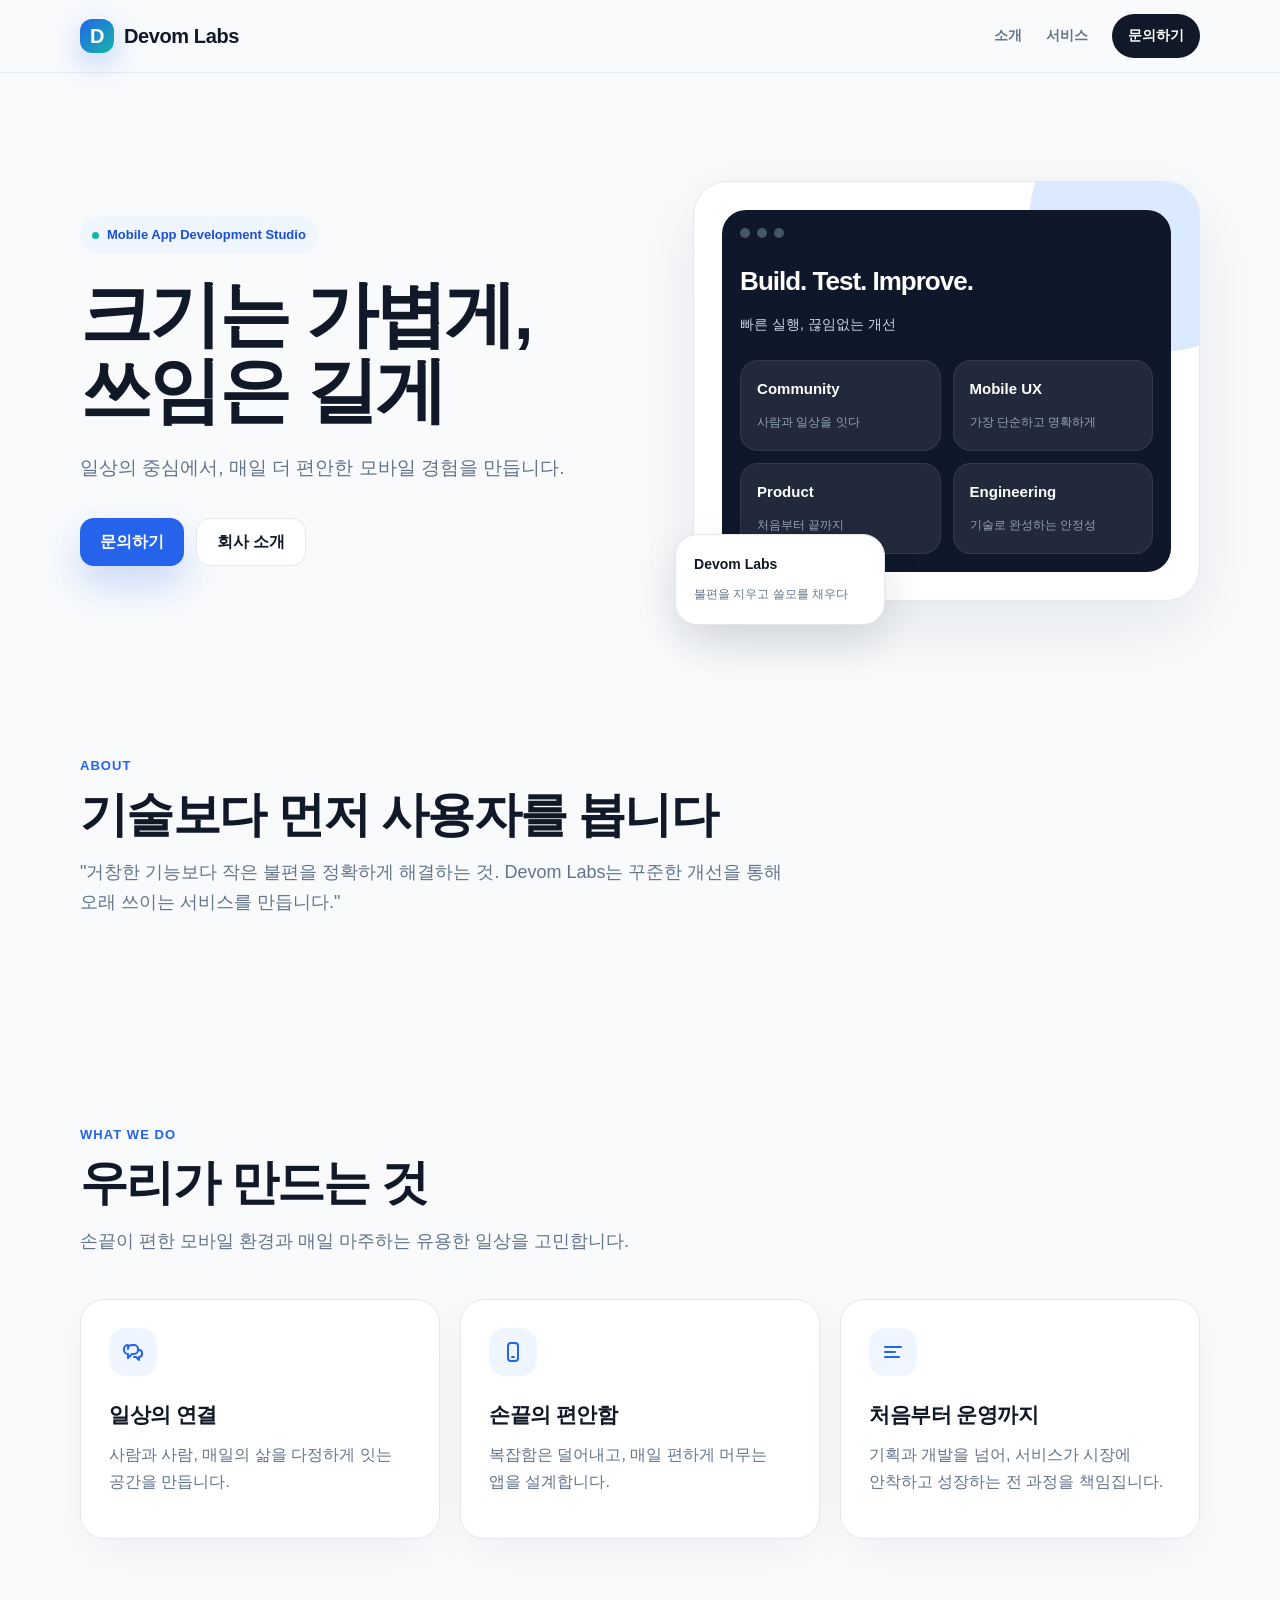
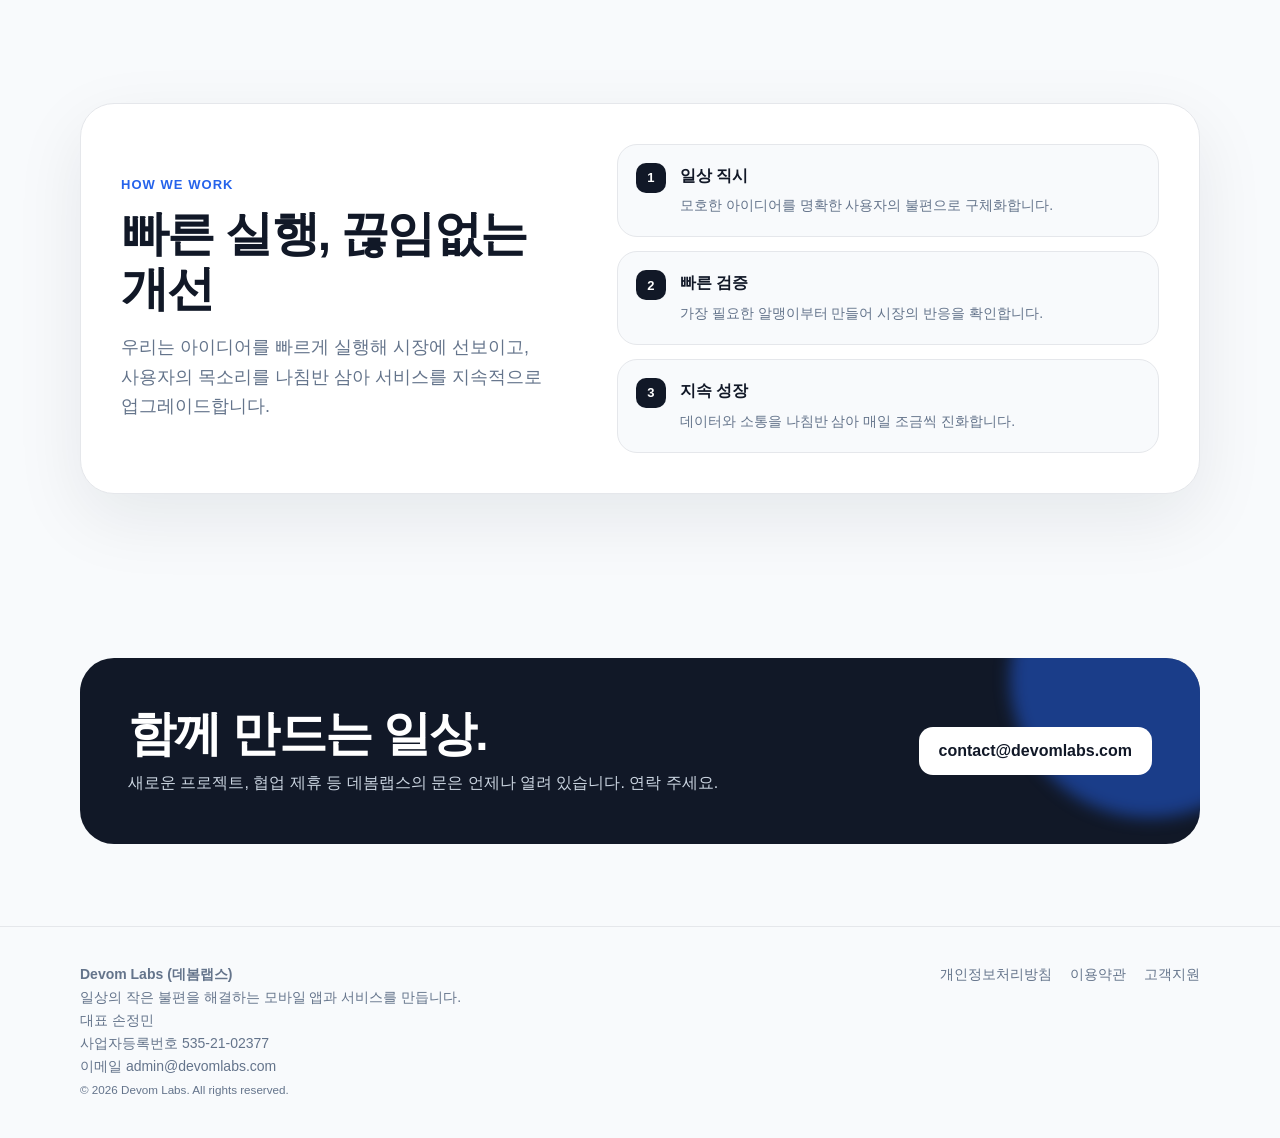
==== commit 89281fb4: "Update index.html" ====
--- a/index.html
+++ b/index.html
@@ -704,7 +704,7 @@
     </section>
   </main>
 
-  <footer>
+ <!-- <footer>
   <div class="container footer-inner">
     <div>
       Devom Labs (데봄랩스)
@@ -727,5 +727,32 @@
     </div>
   </div>
 </footer>
+-->
+  <footer>
+  <div class="container footer-inner">
+
+    <div class="footer-company">
+      <strong>Devom Labs (데봄랩스)</strong>
+
+      <p>일상의 작은 불편을 해결하는 모바일 앱과 서비스를 만듭니다.</p>
+
+      <p>
+        대표 손정민<br>
+        사업자등록번호 535-21-02377<br>
+        이메일 admin@devomlabs.com
+      </p>
+
+      <small>© 2026 Devom Labs. All rights reserved.</small>
+    </div>
+
+    <div class="footer-links">
+      <a href="/privacy">개인정보처리방침</a>
+      <a href="/terms">이용약관</a>
+      <a href="/support">고객지원</a>
+    </div>
+
+  </div>
+</footer>
+  
 </body>
 </html>
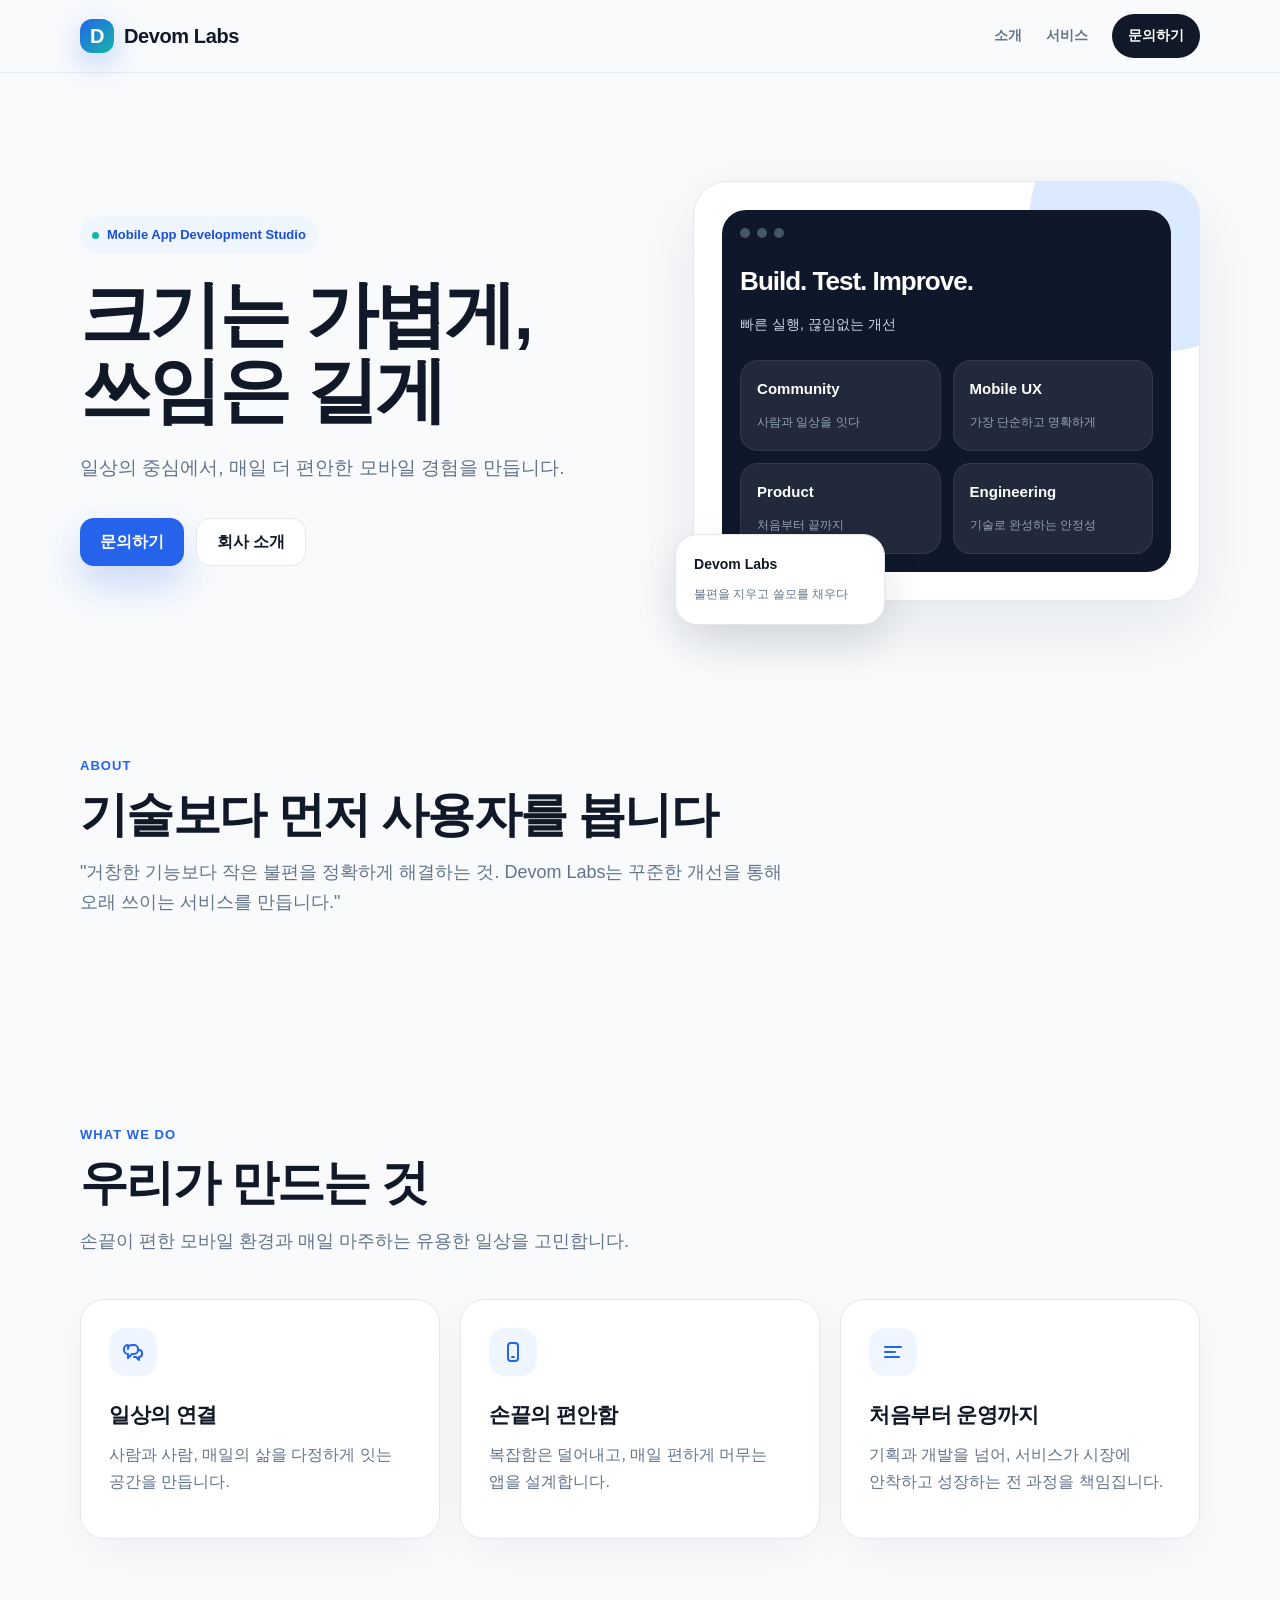
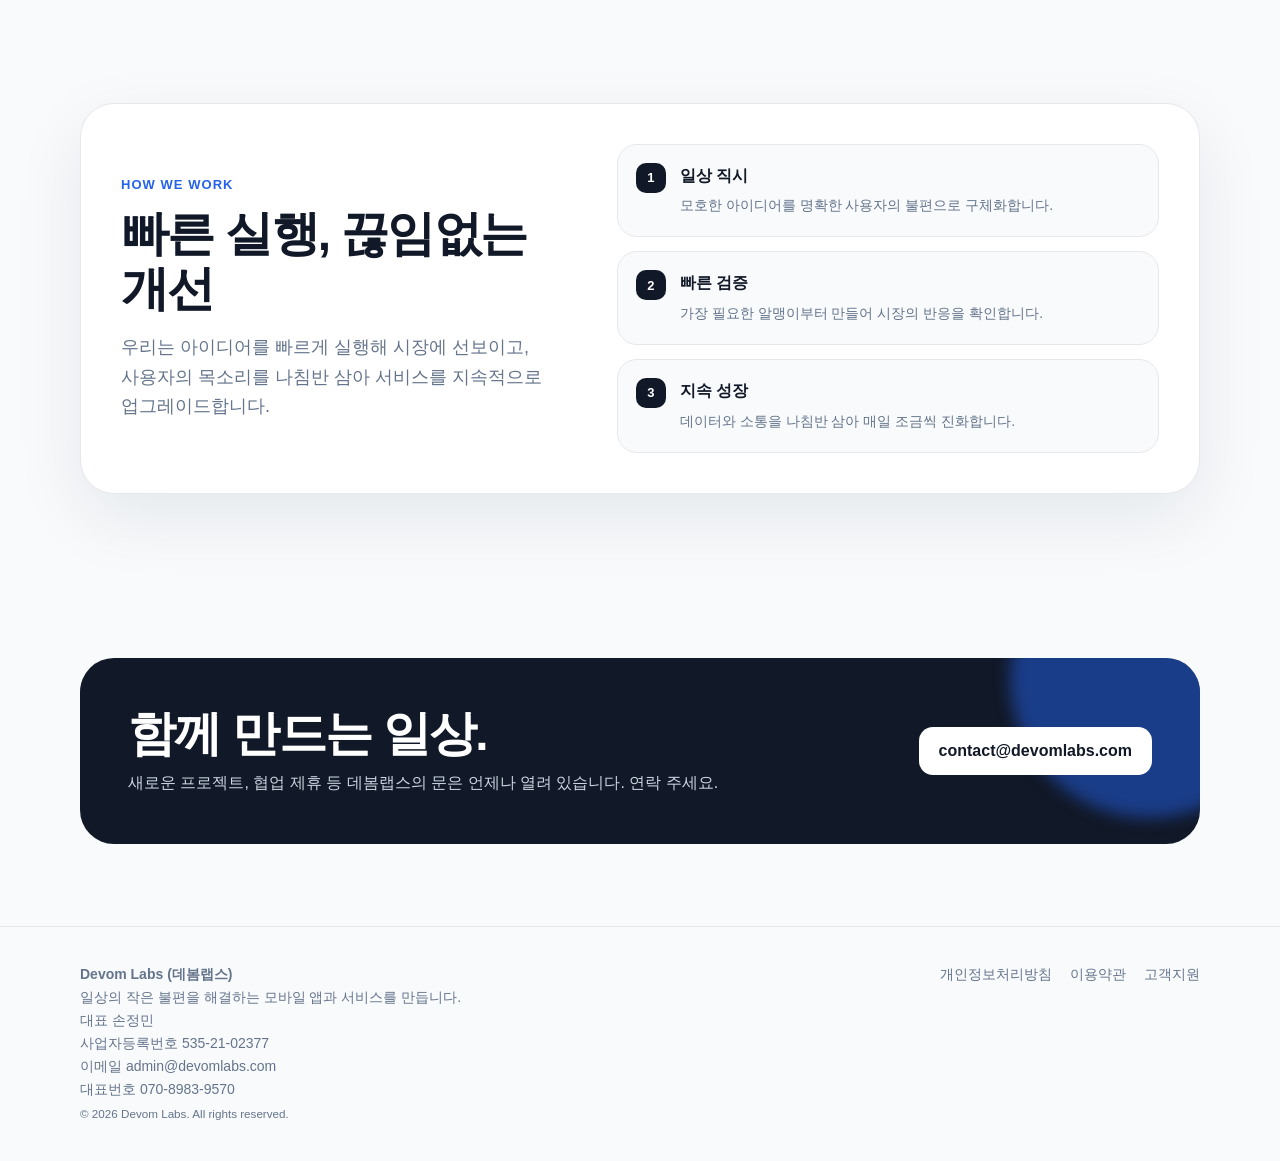
==== commit 599ee140: "Update index.html" ====
--- a/index.html
+++ b/index.html
@@ -739,7 +739,8 @@
       <p>
         대표 손정민<br>
         사업자등록번호 535-21-02377<br>
-        이메일 admin@devomlabs.com
+        이메일 admin@devomlabs.com<br>
+        대표번호 070-8983-9570
       </p>
 
       <small>© 2026 Devom Labs. All rights reserved.</small>
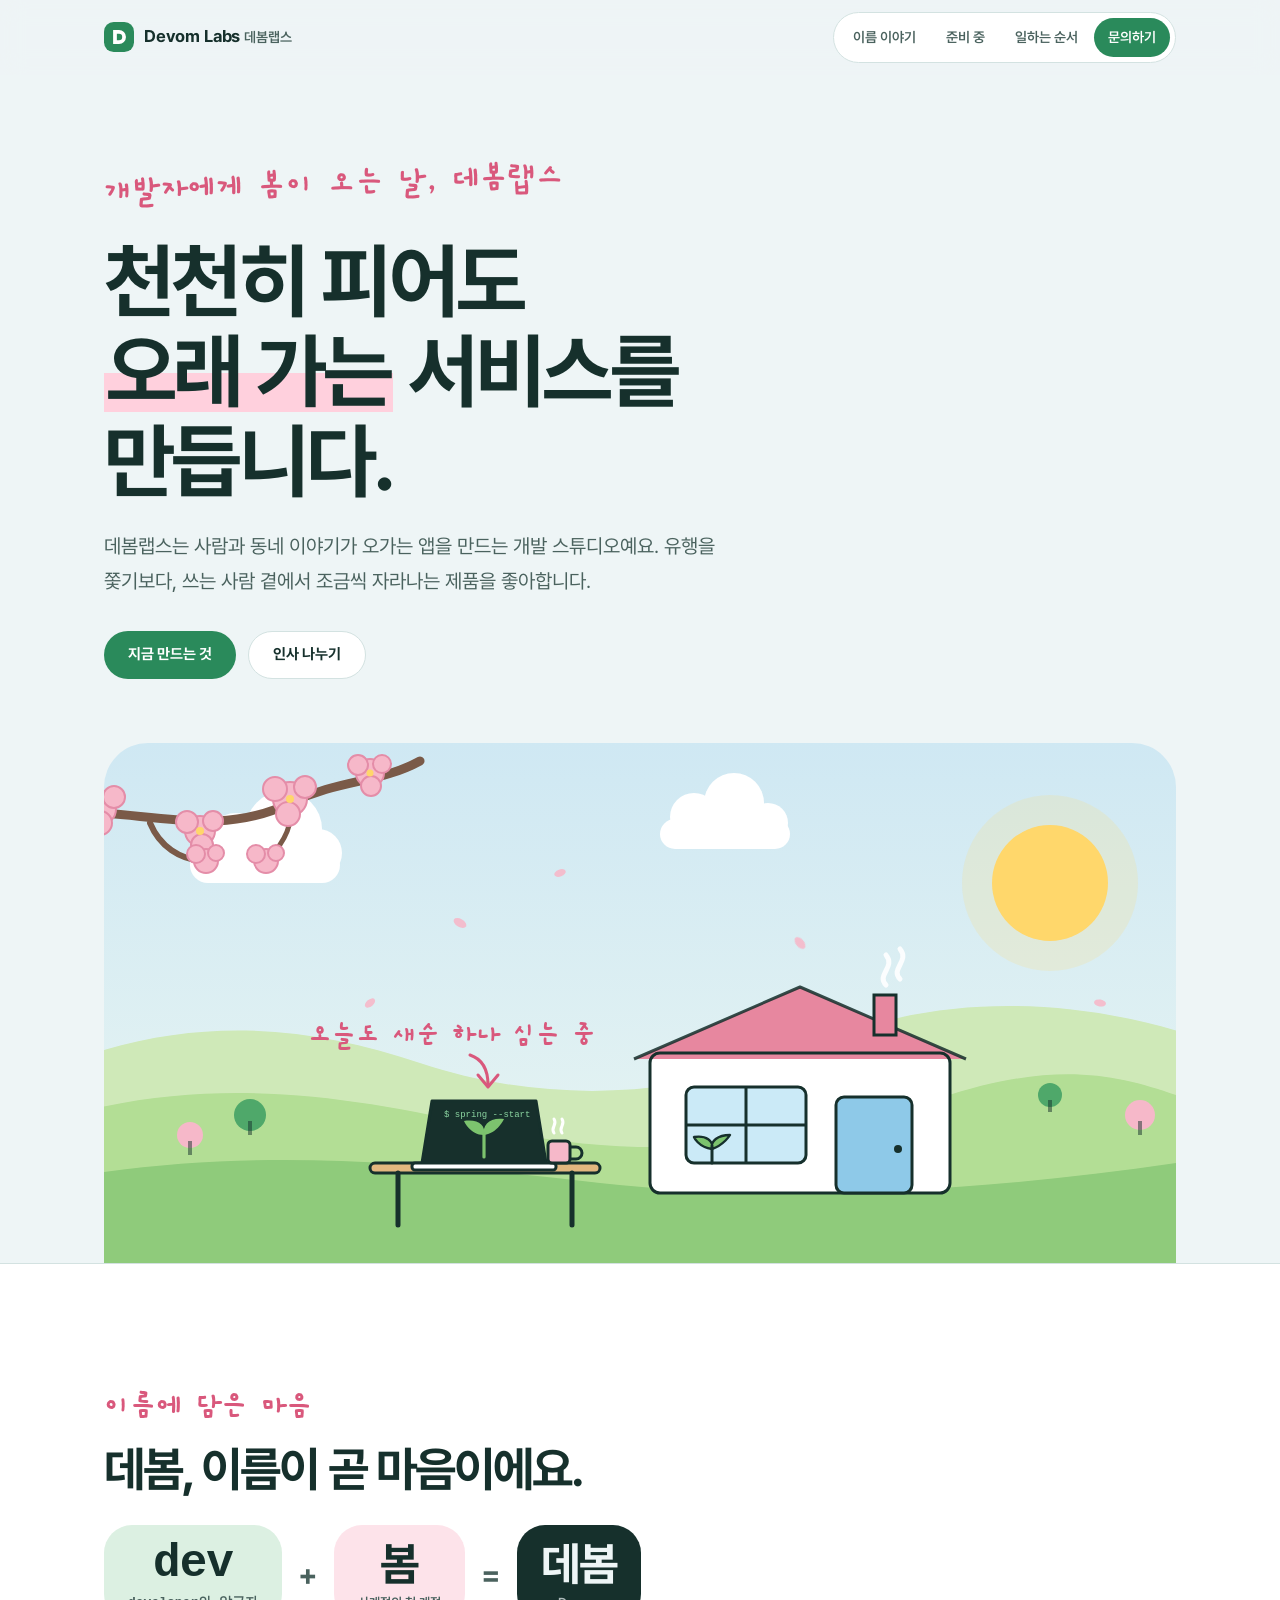
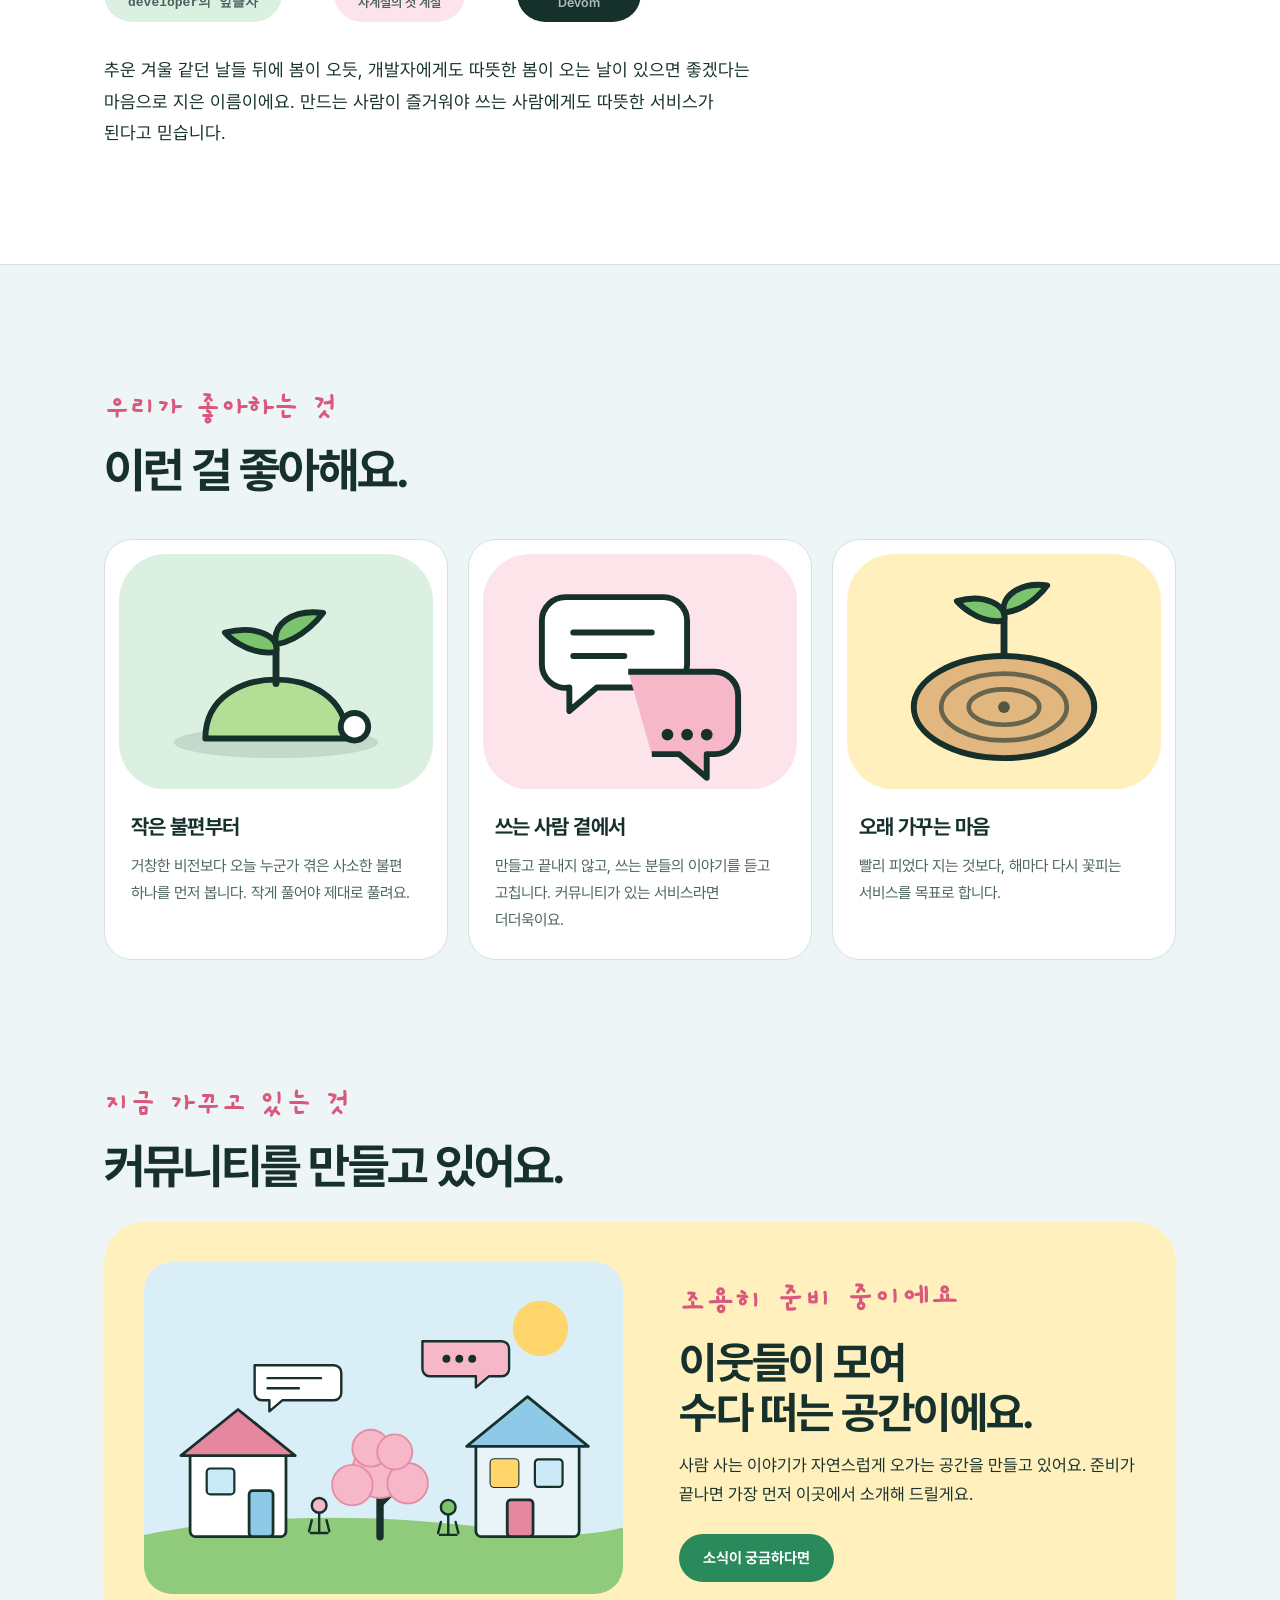
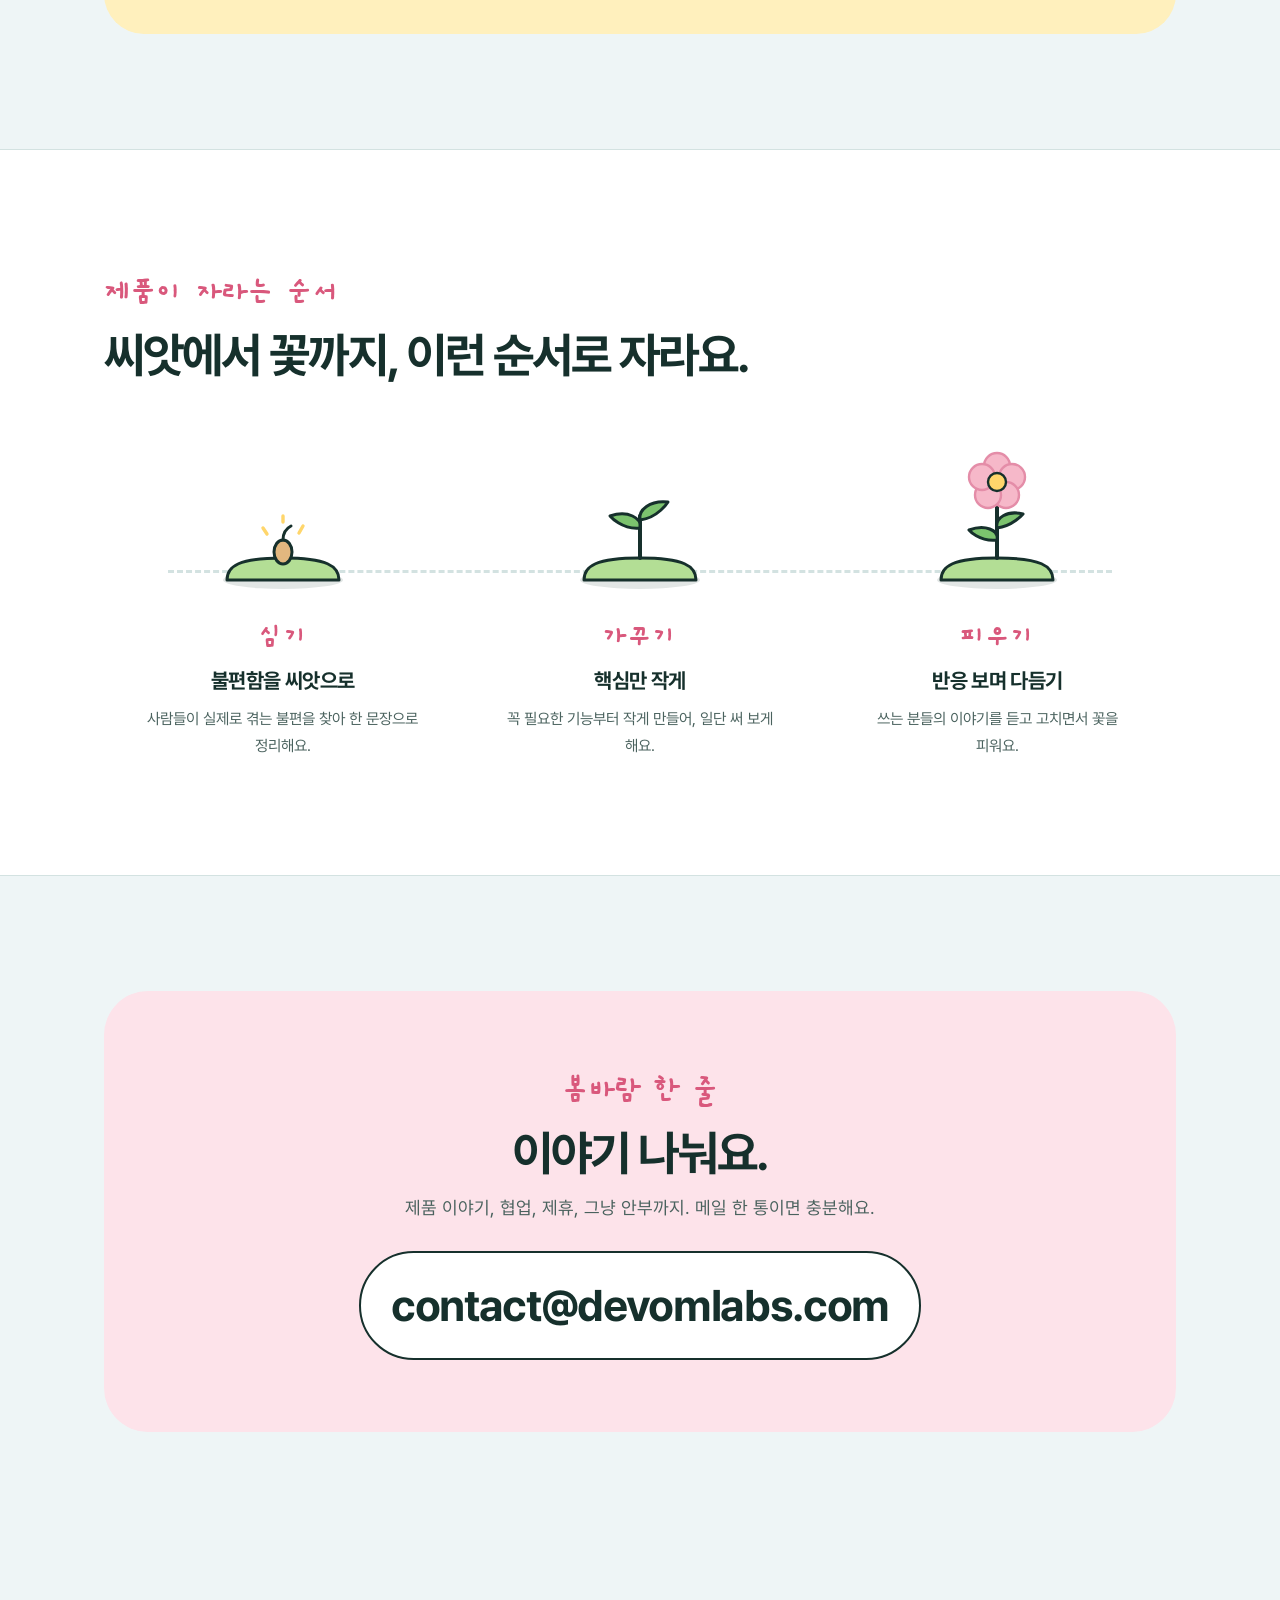
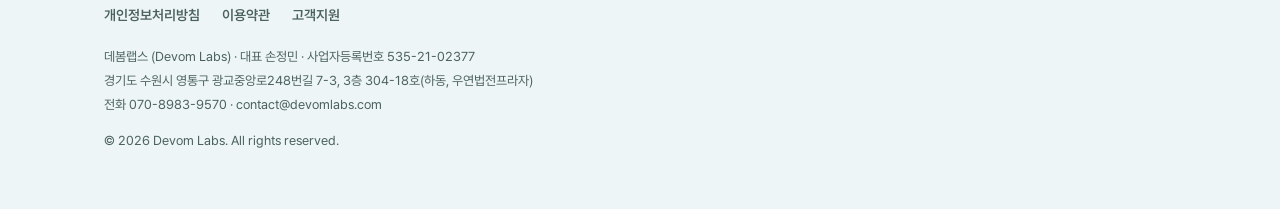
==== commit 1f90faef: "Add files via upload" ====
--- a/index.html
+++ b/index.html
@@ -1,759 +1,239 @@
-<!DOCTYPE html>
+<!doctype html>
 <html lang="ko">
 <head>
-  <meta charset="UTF-8" />
-  <meta name="viewport" content="width=device-width, initial-scale=1.0" />
-  <title>Devom Labs</title>
-  <meta name="description" content="Devom Labs는 일상의 불편함을 서비스로 해결하는 개발 스튜디오입니다." />
-
-  <style>
-    :root {
-      --bg: #f8fafc;
-      --text: #111827;
-      --muted: #64748b;
-      --line: #e5e7eb;
-      --card: #ffffff;
-      --primary: #2563eb;
-      --primary-dark: #1d4ed8;
-      --soft-blue: #eff6ff;
-      --soft-mint: #ecfdf5;
-      --radius: 24px;
-      --shadow: 0 24px 70px rgba(15, 23, 42, 0.08);
-    }
-
-    * {
-      box-sizing: border-box;
-      margin: 0;
-      padding: 0;
-    }
-
-    html {
-      scroll-behavior: smooth;
-    }
-
-    body {
-      font-family: -apple-system, BlinkMacSystemFont, "Segoe UI", "Apple SD Gothic Neo", "Noto Sans KR", sans-serif;
-      background: var(--bg);
-      color: var(--text);
-      line-height: 1.65;
-      word-break: keep-all;
-    }
-
-    a {
-      color: inherit;
-      text-decoration: none;
-    }
-
-    .container {
-      width: min(1120px, calc(100% - 40px));
-      margin: 0 auto;
-    }
-
-    header {
-      position: sticky;
-      top: 0;
-      z-index: 10;
-      background: rgba(248, 250, 252, 0.86);
-      backdrop-filter: blur(16px);
-      border-bottom: 1px solid rgba(226, 232, 240, 0.8);
-    }
-
-    .nav {
-      height: 72px;
-      display: flex;
-      align-items: center;
-      justify-content: space-between;
-      gap: 20px;
-    }
-
-    .brand {
-      display: flex;
-      align-items: center;
-      gap: 10px;
-      font-weight: 800;
-      letter-spacing: -0.4px;
-      font-size: 20px;
-    }
-
-    .brand-mark {
-      width: 34px;
-      height: 34px;
-      border-radius: 12px;
-      background: linear-gradient(135deg, #2563eb, #14b8a6);
-      color: white;
-      display: grid;
-      place-items: center;
-      font-weight: 900;
-      box-shadow: 0 10px 28px rgba(37, 99, 235, 0.28);
-    }
-
-    .nav-links {
-      display: flex;
-      align-items: center;
-      gap: 24px;
-      color: var(--muted);
-      font-size: 14px;
-      font-weight: 600;
-    }
-
-    .nav-links a:hover {
-      color: var(--text);
-    }
-
-    .nav-button {
-      padding: 10px 16px;
-      border-radius: 999px;
-      background: var(--text);
-      color: white !important;
-    }
-
-    .hero {
-      padding: 108px 0 72px;
-      display: grid;
-      grid-template-columns: 1.04fr 0.96fr;
-      align-items: center;
-      gap: 64px;
-    }
-
-    .badge {
-      display: inline-flex;
-      align-items: center;
-      gap: 8px;
-      padding: 8px 12px;
-      border-radius: 999px;
-      background: var(--soft-blue);
-      color: #1d4ed8;
-      font-size: 13px;
-      font-weight: 800;
-      margin-bottom: 22px;
-    }
-
-    .badge-dot {
-      width: 7px;
-      height: 7px;
-      border-radius: 50%;
-      background: #14b8a6;
-    }
-
-    h1 {
-      font-size: clamp(42px, 6vw, 72px);
-      line-height: 1.06;
-      letter-spacing: -2.6px;
-      margin-bottom: 24px;
-    }
-
-    .hero p {
-      max-width: 620px;
-      color: var(--muted);
-      font-size: 19px;
-      margin-bottom: 34px;
-    }
-
-    .actions {
-      display: flex;
-      flex-wrap: wrap;
-      gap: 12px;
-    }
-
-    .btn {
-      display: inline-flex;
-      align-items: center;
-      justify-content: center;
-      min-height: 48px;
-      padding: 0 20px;
-      border-radius: 14px;
-      font-weight: 800;
-      transition: 0.2s ease;
-    }
-
-    .btn-primary {
-      background: var(--primary);
-      color: white;
-      box-shadow: 0 18px 36px rgba(37, 99, 235, 0.22);
-    }
-
-    .btn-primary:hover {
-      background: var(--primary-dark);
-      transform: translateY(-2px);
-    }
-
-    .btn-secondary {
-      background: white;
-      border: 1px solid var(--line);
-      color: var(--text);
-    }
-
-    .visual {
-      position: relative;
-    }
-
-    .visual-card {
-      background: white;
-      border: 1px solid var(--line);
-      border-radius: 34px;
-      padding: 28px;
-      box-shadow: var(--shadow);
-      position: relative;
-      overflow: hidden;
-    }
-
-    .visual-card::before {
-      content: "";
-      position: absolute;
-      width: 260px;
-      height: 260px;
-      border-radius: 999px;
-      background: #dbeafe;
-      right: -90px;
-      top: -90px;
-    }
-
-    .mock-window {
-      position: relative;
-      background: #0f172a;
-      border-radius: 24px;
-      padding: 18px;
-      color: white;
-      overflow: hidden;
-    }
-
-    .window-top {
-      display: flex;
-      gap: 7px;
-      margin-bottom: 22px;
-    }
-
-    .circle {
-      width: 10px;
-      height: 10px;
-      border-radius: 50%;
-      background: #475569;
-    }
-
-    .mock-title {
-      font-size: 26px;
-      font-weight: 900;
-      letter-spacing: -1px;
-      margin-bottom: 10px;
-    }
-
-    .mock-desc {
-      color: #cbd5e1;
-      font-size: 14px;
-      margin-bottom: 24px;
-    }
-
-    .mock-grid {
-      display: grid;
-      grid-template-columns: 1fr 1fr;
-      gap: 12px;
-    }
-
-    .mock-item {
-      padding: 16px;
-      border-radius: 18px;
-      background: rgba(255,255,255,0.08);
-      border: 1px solid rgba(255,255,255,0.08);
-    }
-
-    .mock-item strong {
-      display: block;
-      font-size: 15px;
-      margin-bottom: 6px;
-    }
-
-    .mock-item span {
-      color: #94a3b8;
-      font-size: 12px;
-    }
-
-    .floating {
-      position: absolute;
-      left: -18px;
-      bottom: -24px;
-      width: 210px;
-      background: white;
-      border: 1px solid var(--line);
-      border-radius: 22px;
-      padding: 18px;
-      box-shadow: 0 18px 40px rgba(15, 23, 42, 0.12);
-    }
-
-    .floating strong {
-      display: block;
-      margin-bottom: 4px;
-      font-size: 14px;
-    }
-
-    .floating span {
-      color: var(--muted);
-      font-size: 12px;
-    }
-
-    section {
-      padding: 82px 0;
-    }
-
-    .section-head {
-      max-width: 720px;
-      margin-bottom: 42px;
-    }
-
-    .kicker {
-      color: var(--primary);
-      font-size: 13px;
-      font-weight: 900;
-      letter-spacing: 0.08em;
-      margin-bottom: 10px;
-    }
-
-    h2 {
-      font-size: clamp(32px, 4vw, 48px);
-      line-height: 1.16;
-      letter-spacing: -1.7px;
-      margin-bottom: 16px;
-    }
-
-    .section-head p {
-      color: var(--muted);
-      font-size: 18px;
-    }
-
-    .cards {
-      display: grid;
-      grid-template-columns: repeat(3, 1fr);
-      gap: 20px;
-    }
-
-    .card {
-      background: var(--card);
-      border: 1px solid var(--line);
-      border-radius: var(--radius);
-      padding: 28px;
-      min-height: 240px;
-      box-shadow: 0 14px 40px rgba(15, 23, 42, 0.04);
-    }
-
-    .card-icon {
-      width: 48px;
-      height: 48px;
-      border-radius: 16px;
-      display: grid;
-      place-items: center;
-      background: var(--soft-blue);
-      margin-bottom: 22px;
-    }
-
-    .card h3 {
-      font-size: 21px;
-      margin-bottom: 10px;
-      letter-spacing: -0.5px;
-    }
-
-    .card p {
-      color: var(--muted);
-    }
-
-    .split {
-      display: grid;
-      grid-template-columns: 0.92fr 1.08fr;
-      gap: 34px;
-      align-items: center;
-      background: white;
-      border: 1px solid var(--line);
-      border-radius: 34px;
-      padding: 40px;
-      box-shadow: var(--shadow);
-    }
-
-    .split p {
-      color: var(--muted);
-      font-size: 18px;
-      margin-top: 12px;
-    }
-
-    .process {
-      display: grid;
-      gap: 14px;
-    }
-
-    .process-item {
-      display: flex;
-      gap: 14px;
-      align-items: flex-start;
-      padding: 18px;
-      border-radius: 20px;
-      background: #f8fafc;
-      border: 1px solid var(--line);
-    }
-
-    .number {
-      flex: 0 0 auto;
-      width: 30px;
-      height: 30px;
-      border-radius: 10px;
-      background: var(--text);
-      color: white;
-      display: grid;
-      place-items: center;
-      font-size: 13px;
-      font-weight: 900;
-    }
-
-    .process-item strong {
-      display: block;
-      margin-bottom: 3px;
-    }
-
-    .process-item span {
-      color: var(--muted);
-      font-size: 14px;
-    }
-
-    .cta {
-      background: #111827;
-      border-radius: 34px;
-      padding: 48px;
-      color: white;
-      display: flex;
-      justify-content: space-between;
-      align-items: center;
-      gap: 24px;
-      overflow: hidden;
-      position: relative;
-    }
-
-    .cta::after {
-      content: "";
-      position: absolute;
-      width: 280px;
-      height: 280px;
-      border-radius: 999px;
-      right: -90px;
-      top: -120px;
-      background: rgba(37, 99, 235, 0.5);
-      filter: blur(8px);
-    }
-
-    .cta div {
-      position: relative;
-      z-index: 1;
-    }
-
-    .cta h2 {
-      margin-bottom: 8px;
-    }
-
-    .cta p {
-      color: #cbd5e1;
-    }
-
-    .cta .btn {
-      position: relative;
-      z-index: 1;
-      background: white;
-      color: #111827;
-    }
-
-    footer {
-      border-top: 1px solid var(--line);
-      padding: 36px 0;
-      color: var(--muted);
-      font-size: 14px;
-    }
-
-    .footer-inner {
-      display: flex;
-      justify-content: space-between;
-      gap: 20px;
-      flex-wrap: wrap;
-    }
-
-    .footer-links {
-      display: flex;
-      gap: 18px;
-      flex-wrap: wrap;
-    }
-
-    .footer-links a:hover {
-      color: var(--text);
-    }
-
-    @media (max-width: 900px) {
-      .hero,
-      .split {
-        grid-template-columns: 1fr;
-      }
-
-      .cards {
-        grid-template-columns: 1fr;
-      }
-
-      .hero {
-        padding-top: 74px;
-      }
-
-      .floating {
-        position: static;
-        margin-top: 14px;
-        width: 100%;
-      }
-
-      .cta {
-        flex-direction: column;
-        align-items: flex-start;
-      }
-    }
-
-    @media (max-width: 640px) {
-      .nav-links a:not(.nav-button) {
-        display: none;
-      }
-
-      .container {
-        width: min(100% - 28px, 1120px);
-      }
-
-      .hero p,
-      .section-head p,
-      .split p {
-        font-size: 16px;
-      }
-
-      .mock-grid {
-        grid-template-columns: 1fr;
-      }
-
-      .split,
-      .cta,
-      .visual-card {
-        padding: 24px;
-        border-radius: 26px;
-      }
-    }
-  </style>
+<meta charset="utf-8">
+<meta name="viewport" content="width=device-width, initial-scale=1, viewport-fit=cover">
+<meta name="color-scheme" content="light dark">
+<title>데봄랩스 (Devom Labs)</title>
+<meta name="description" content="개발자에게 봄이 오는 날. 데봄랩스는 사람과 동네 이야기가 오가는 앱을 만드는 개발 스튜디오입니다.">
+<link rel="canonical" href="https://devomlabs.com/">
+<link rel="icon" href="data:image/svg+xml,%3Csvg xmlns='http://www.w3.org/2000/svg' viewBox='0 0 28 28'%3E%3Crect width='28' height='28' rx='9' fill='%232a8a5b'/%3E%3Cpath fill='white' fill-rule='evenodd' d='M8.5 7.5h5.5a6.5 6.5 0 0 1 0 13H8.5zM12 11v6h2a3 3 0 0 0 0-6z'/%3E%3C/svg%3E">
+<meta property="og:type" content="website">
+<meta property="og:site_name" content="데봄랩스 (Devom Labs)">
+<meta property="og:title" content="데봄랩스 (Devom Labs)">
+<meta property="og:description" content="개발자에게 봄이 오는 날. 데봄랩스는 사람과 동네 이야기가 오가는 앱을 만드는 개발 스튜디오입니다.">
+<meta property="og:url" content="https://devomlabs.com/">
+<link rel="stylesheet" href="/assets/style.css">
+<script>
+if ('scrollRestoration' in history) history.scrollRestoration = 'manual';
+document.addEventListener('click', function (e) {
+  var a = e.target.closest && e.target.closest('a[href^="#"]');
+  if (!a) return;
+  var el = document.querySelector(a.getAttribute('href'));
+  if (!el) return;
+  e.preventDefault();
+  var reduce = window.matchMedia('(prefers-reduced-motion: reduce)').matches;
+  el.scrollIntoView({ behavior: reduce ? 'auto' : 'smooth', block: 'start' });
+  history.replaceState(null, '', a.getAttribute('href'));
+});
+</script>
 </head>
-
 <body>
-  <header>
-    <div class="container nav">
-      <a href="/" class="brand" aria-label="Devom Labs Home">
-        <span class="brand-mark">D</span>
-        <span>Devom Labs</span>
-      </a>
-
-      <nav class="nav-links" aria-label="주요 메뉴">
-        <a href="#about">소개</a>
-        <a href="#services">서비스</a>
-        <a href="#contact" class="nav-button">문의하기</a>
-      </nav>
-    </div>
-  </header>
-
-  <main>
-    <section class="container hero">
-      <div>
-        <div class="badge"><span class="badge-dot"></span> Mobile App Development Studio</div>
-        <h1>크기는 가볍게, <br />쓰임은 길게</h1>
-        <p>
-          일상의 중심에서, 매일 더 편안한 모바일 경험을 만듭니다.
-        </p>
-        <div class="actions">
-          <a href="mailto:contact@devomlabs.com" class="btn btn-primary">문의하기</a>
-          <a href="#about" class="btn btn-secondary">회사 소개</a>
-        </div>
-      </div>
-
-      <div class="visual">
-        <div class="visual-card">
-          <div class="mock-window">
-            <div class="window-top">
-              <span class="circle"></span>
-              <span class="circle"></span>
-              <span class="circle"></span>
-            </div>
-            <div class="mock-title">Build. Test. Improve.</div>
-            <div class="mock-desc">빠른 실행, 끊임없는 개선</div>
-            <div class="mock-grid">
-              <div class="mock-item">
-                <strong>Community</strong>
-                <span>사람과 일상을 잇다</span>
-              </div>
-              <div class="mock-item">
-                <strong>Mobile UX</strong>
-                <span>가장 단순하고 명확하게</span>
-              </div>
-              <div class="mock-item">
-                <strong>Product</strong>
-                <span>처음부터 끝까지</span>
-              </div>
-              <div class="mock-item">
-                <strong>Engineering</strong>
-                <span>기술로 완성하는 안정성</span>
-              </div>
-            </div>
-          </div>
-        </div>
-
-        <div class="floating">
-          <strong>Devom Labs</strong>
-          <span>불편을 지우고 쓸모를 채우다</span>
-        </div>
-      </div>
-    </section>
-
-    <section class="container" id="about">
-      <div class="section-head">
-        <div class="kicker">ABOUT</div>
-        <h2>기술보다 먼저 사용자를 봅니다</h2>
-        <p>
-"거창한 기능보다 작은 불편을 정확하게 해결하는 것.
-Devom Labs는 꾸준한 개선을 통해 오래 쓰이는 서비스를 만듭니다."
-        </p>
-      </div>
-    </section>
-
-    <section class="container" id="services">
-      <div class="section-head">
-        <div class="kicker">WHAT WE DO</div>
-        <h2>우리가 만드는 것</h2>
-        <p>손끝이 편한 모바일 환경과 매일 마주하는 유용한 일상을 고민합니다.</p>
-      </div>
-
-      <div class="cards">
-        <article class="card">
-          <div class="card-icon">
-            <svg width="24" height="24" viewBox="0 0 24 24" fill="none">
-              <path d="M7 9C7 6.8 8.8 5 11 5H13C15.2 5 17 6.8 17 9V10C17 12.2 15.2 14 13 14H11L7 18V14C4.8 14 3 12.2 3 10V9C3 6.8 4.8 5 7 5Z" stroke="#2563eb" stroke-width="2" stroke-linecap="round" stroke-linejoin="round"/>
-              <path d="M17 10H18C19.7 10 21 11.3 21 13V14C21 15.7 19.7 17 18 17V20L15 17H13" stroke="#2563eb" stroke-width="2" stroke-linecap="round" stroke-linejoin="round"/>
-            </svg>
-          </div>
-          <h3>일상의 연결</h3>
-          <p>사람과 사람, 매일의 삶을 다정하게 잇는 공간을 만듭니다.</p>
-        </article>
-
-        <article class="card">
-          <div class="card-icon">
-            <svg width="24" height="24" viewBox="0 0 24 24" fill="none">
-              <rect x="7" y="3" width="10" height="18" rx="3" stroke="#2563eb" stroke-width="2"/>
-              <path d="M11 17H13" stroke="#2563eb" stroke-width="2" stroke-linecap="round"/>
-            </svg>
-          </div>
-          <h3>손끝의 편안함</h3>
-          <p>복잡함은 덜어내고, 매일 편하게 머무는 앱을 설계합니다.</p>
-        </article>
-
-        <article class="card">
-          <div class="card-icon">
-            <svg width="24" height="24" viewBox="0 0 24 24" fill="none">
-              <path d="M4 7H20" stroke="#2563eb" stroke-width="2" stroke-linecap="round"/>
-              <path d="M4 12H14" stroke="#2563eb" stroke-width="2" stroke-linecap="round"/>
-              <path d="M4 17H18" stroke="#2563eb" stroke-width="2" stroke-linecap="round"/>
-            </svg>
-          </div>
-          <h3>처음부터 운영까지</h3>
-          <p>기획과 개발을 넘어, 서비스가 시장에 안착하고 성장하는 전 과정을 책임집니다.</p>
-        </article>
-      </div>
-    </section>
-
-    <section class="container">
-      <div class="split">
-        <div>
-          <div class="kicker">HOW WE WORK</div>
-          <h2>빠른 실행, 끊임없는 개선</h2>
-          <p>
-            우리는 아이디어를 빠르게 실행해 시장에 선보이고, 사용자의 목소리를 나침반 삼아 서비스를 지속적으로 업그레이드합니다.
-          </p>
-        </div>
-
-        <div class="process">
-          <div class="process-item">
-            <div class="number">1</div>
-            <div>
-              <strong>일상 직시</strong>
-              <span>모호한 아이디어를 명확한 사용자의 불편으로 구체화합니다.</span>
-            </div>
-          </div>
-          <div class="process-item">
-            <div class="number">2</div>
-            <div>
-              <strong>빠른 검증</strong>
-              <span>가장 필요한 알맹이부터 만들어 시장의 반응을 확인합니다.</span>
-            </div>
-          </div>
-          <div class="process-item">
-            <div class="number">3</div>
-            <div>
-              <strong>지속 성장</strong>
-              <span>데이터와 소통을 나침반 삼아 매일 조금씩 진화합니다.</span>
-            </div>
-          </div>
-        </div>
-      </div>
-    </section>
-
-    <section class="container" id="contact">
-      <div class="cta">
-        <div>
-          <h2>함께 만드는 일상.</h2>
-          <p>새로운 프로젝트, 협업 제휴 등 데봄랩스의 문은 언제나 열려 있습니다. 연락 주세요.</p>
-        </div>
-        <a href="mailto:contact@devomlabs.com" class="btn">contact@devomlabs.com</a>
-      </div>
-    </section>
-  </main>
-
- <!-- <footer>
-  <div class="container footer-inner">
-    <div>
-      Devom Labs (데봄랩스)
-      일상의 작은 불편을 해결하는 모바일 앱과 서비스를 만듭니다.
-
-      대표  손정민
-      사업자등록번호 535-21-02377
-
-      이메일 admin@devomlabs.com
-
-      © 2026 Devom Labs. All rights reserved.
-      
-</div>
-
-    <div class="footer-links">
-<a href="/privacy">개인정보처리방침</a>
-<a href="/terms">이용약관</a>
-<a href="/support">고객지원</a>
-      <a href="mailto:contact@devomlabs.com">contact@devomlabs.com</a>
-    </div>
-  </div>
-</footer>
--->
-  <footer>
-  <div class="container footer-inner">
-
-    <div class="footer-company">
-      <strong>Devom Labs (데봄랩스)</strong>
-
-      <p>일상의 작은 불편을 해결하는 모바일 앱과 서비스를 만듭니다.</p>
-
-      <p>
-        대표 손정민<br>
-        사업자등록번호 535-21-02377<br>
-        이메일 admin@devomlabs.com<br>
-        대표번호 070-8983-9570
-      </p>
-
-      <small>© 2026 Devom Labs. All rights reserved.</small>
-    </div>
-
-    <div class="footer-links">
-      <a href="/privacy">개인정보처리방침</a>
-      <a href="/terms">이용약관</a>
-      <a href="/support">고객지원</a>
-    </div>
-
-  </div>
-</footer>
-  
+<header class="top"><div class="wrap">
+<a class="brand" href="/" aria-label="데봄랩스 홈"><svg class="brand-mark" viewBox="0 0 28 28" aria-hidden="true"><rect width="28" height="28" rx="9"/><path fill-rule="evenodd" d="M8.5 7.5h5.5a6.5 6.5 0 0 1 0 13H8.5zM12 11v6h2a3 3 0 0 0 0-6z"/></svg><span>Devom Labs <small>데봄랩스</small></span></a>
+<nav class="pill-nav" aria-label="주요 메뉴"><a href="/#name">이름 이야기</a><a href="/#making">준비 중</a><a href="/#grow">일하는 순서</a><a class="go" href="/#contact">문의하기</a></nav>
+</div></header>
+<main>
+
+<section class="hero"><div class="wrap">
+<p class="hello hand">개발자에게 봄이 오는 날, 데봄랩스</p>
+<h1>천천히 피어도<br><mark>오래 가는</mark> 서비스를<br>만듭니다.</h1>
+<p class="sub">데봄랩스는 사람과 동네 이야기가 오가는 앱을 만드는 개발 스튜디오예요. 유행을 쫓기보다, 쓰는 사람 곁에서 조금씩 자라나는 제품을 좋아합니다.</p>
+<div class="cta-row"><a class="btn btn-main" href="#making">지금 만드는 것</a><a class="btn btn-soft" href="#contact">인사 나누기</a></div>
+</div>
+<div class="wrap hero-scene"><div class="hero-scene-in"><svg class="illo hero-illo" viewBox="0 0 1200 520" role="img" aria-label="봄 언덕 위 책상에서 노트북을 열어 둔 개발자의 작은 작업실, 창밖으로 벚꽃 가지와 새순이 보인다" preserveAspectRatio="xMidYMax slice">
+  <defs>
+    <linearGradient id="skyg" x1="0" y1="0" x2="0" y2="1"><stop offset="0" stop-color="var(--sky-1)"/><stop offset="1" stop-color="var(--sky-2)"/></linearGradient>
+  </defs>
+  <rect width="1200" height="520" fill="url(#skyg)"/>
+  <!-- sun / moon -->
+  <circle cx="1010" cy="140" r="58" fill="var(--sun)"/>
+  <circle cx="1010" cy="140" r="88" fill="var(--sun)" opacity=".18"/>
+  <!-- clouds -->
+  <g fill="var(--cloud)">
+    <rect x="150" y="104" width="150" height="36" rx="18"/><circle cx="196" cy="100" r="30"/><circle cx="244" cy="86" r="38"/><circle cx="278" cy="110" r="24"/>
+    <rect x="620" y="76" width="130" height="30" rx="15"/><circle cx="654" cy="74" r="24"/><circle cx="694" cy="60" r="30"/><circle cx="728" cy="80" r="20"/>
+  </g>
+  <!-- far hills -->
+  <path d="M0 330C140 270 260 280 380 320s260 40 400-20 300-40 420 10v200H0z" fill="var(--hill-3)"/>
+  <path d="M0 380C160 330 300 350 450 385s300 20 450-30 210-10 300 20v145H0z" fill="var(--hill-2)"/>
+  <!-- near hill -->
+  <path d="M0 440C200 400 380 420 560 440s400 10 640-30v110H0z" fill="var(--hill-1)"/>
+  <!-- tiny trees on hills -->
+  <g fill="var(--leaf-2)"><circle cx="210" cy="372" r="16"/><rect x="208" y="378" width="4" height="14" fill="var(--ink)" opacity=".5"/><circle cx="1010" cy="352" r="12"/><rect x="1008" y="357" width="4" height="12" fill="var(--ink)" opacity=".5"/></g>
+  <g fill="var(--blossom)"><circle cx="150" cy="392" r="13"/><rect x="148" y="398" width="4" height="14" fill="var(--ink)" opacity=".5"/><circle cx="1100" cy="372" r="15"/><rect x="1098" y="378" width="4" height="14" fill="var(--ink)" opacity=".5"/></g>
+
+  <!-- cabin / studio -->
+  <g transform="translate(610 250)">
+    <rect x="0" y="60" width="300" height="140" rx="10" fill="var(--wall)"/>
+    <path d="M-16 66 150 -6 316 66z" fill="var(--roof)"/>
+    <path d="M-16 66 150 -6 316 66" fill="none" stroke="var(--ink)" stroke-width="3" stroke-linejoin="round" opacity=".85"/>
+    <rect x="0" y="60" width="300" height="140" rx="10" fill="none" stroke="var(--ink)" stroke-width="3"/>
+    <!-- window w/ laptop glow -->
+    <rect x="36" y="94" width="120" height="76" rx="8" fill="var(--glass)" stroke="var(--ink)" stroke-width="3"/>
+    <path d="M96 94v76M36 132h120" stroke="var(--ink)" stroke-width="3"/>
+    <!-- sprout in window pot -->
+    <path d="M62 170v-14" stroke="var(--ink)" stroke-width="3" stroke-linecap="round"/>
+    <path d="M62 156c-14-2-18-12-18-12 12-2 20 4 18 12zM62 156c12-4 18-14 18-14-12 0-20 6-18 14z" fill="var(--leaf-1)" stroke="var(--ink)" stroke-width="2.4" stroke-linejoin="round"/>
+    <!-- door -->
+    <rect x="186" y="104" width="76" height="96" rx="8" fill="var(--door)" stroke="var(--ink)" stroke-width="3"/>
+    <circle cx="248" cy="156" r="4" fill="var(--ink)"/>
+    <!-- chimney smoke -->
+    <rect x="224" y="2" width="22" height="40" fill="var(--roof)" stroke="var(--ink)" stroke-width="3"/>
+    <path d="M236-8c-10-10 10-18 0-30M250-14c-10-10 10-18 0-30" fill="none" stroke="var(--cloud)" stroke-width="5" stroke-linecap="round" opacity=".9"/>
+  </g>
+
+  <!-- foreground: desk + laptop with sprout on screen -->
+  <g transform="translate(330 330)">
+    <rect x="0" y="90" width="230" height="10" rx="5" fill="var(--wood)" stroke="var(--ink)" stroke-width="3"/>
+    <path d="M28 100v52M202 100v52" stroke="var(--ink)" stroke-width="5" stroke-linecap="round"/>
+    <!-- laptop -->
+    <path d="M52 90 62 28h104l10 62z" fill="var(--screen)" stroke="var(--ink)" stroke-width="3" stroke-linejoin="round"/>
+    <rect x="42" y="90" width="144" height="7" rx="3" fill="var(--wall)" stroke="var(--ink)" stroke-width="3"/>
+    <!-- sprout on screen -->
+    <path d="M114 84V58" stroke="var(--leaf-1)" stroke-width="3.2" stroke-linecap="round"/>
+    <path d="M114 62c-14 0-20-14-20-14 14-2 22 4 20 14zM114 62c14-2 20-16 20-16-14-2-22 6-20 16z" fill="var(--leaf-1)"/>
+    <text x="74" y="44" font-family="monospace" font-size="9" fill="var(--screen-text)" opacity=".85">$ spring --start</text>
+    <!-- mug -->
+    <rect x="178" y="68" width="22" height="22" rx="4" fill="var(--blossom)" stroke="var(--ink)" stroke-width="3"/>
+    <path d="M200 74h6a6 6 0 0 1 0 12h-6" fill="none" stroke="var(--ink)" stroke-width="3"/>
+    <path d="M184 60c-4-6 4-8 0-14M192 60c-4-6 4-8 0-14" fill="none" stroke="var(--cloud)" stroke-width="3" stroke-linecap="round"/>
+  </g>
+
+  <g class="note">
+    <text x="268" y="300" font-family="Gaegu, Pretendard, cursive" font-weight="700" font-size="29" fill="var(--note)">오늘도 새순 하나 심는 중</text>
+    <path d="M430 312c12 4 18 14 18 30" fill="none" stroke="var(--note)" stroke-width="3" stroke-linecap="round"/>
+    <path d="M438 332l10 12 10-12" fill="none" stroke="var(--note)" stroke-width="3" stroke-linecap="round" stroke-linejoin="round"/>
+  </g>
+  <!-- blossom branch (top-left corner) -->
+  <g>
+    <path d="M-10 70C90 60 170 100 250 60 300 36 340 40 380 18" fill="none" stroke="var(--branch)" stroke-width="9" stroke-linecap="round"/>
+    <path d="M110 80c10 24 30 36 52 38" fill="none" stroke="var(--branch)" stroke-width="6" stroke-linecap="round"/>
+    <path d="M250 60c4 22-6 40-22 56" fill="none" stroke="var(--branch)" stroke-width="5" stroke-linecap="round"/>
+    <g fill="var(--blossom)" stroke="var(--blossom-edge)" stroke-width="2">
+      <g transform="translate(60 66)"><circle r="16"/><circle cx="-14" cy="-10" r="12"/><circle cx="14" cy="-12" r="11"/><circle cx="0" cy="14" r="12"/></g>
+      <g transform="translate(160 88)"><circle r="15"/><circle cx="-13" cy="-9" r="11"/><circle cx="13" cy="-10" r="10"/><circle cx="2" cy="14" r="11"/></g>
+      <g transform="translate(250 56)"><circle r="17"/><circle cx="-15" cy="-10" r="12"/><circle cx="15" cy="-12" r="11"/><circle cx="-2" cy="15" r="12"/></g>
+      <g transform="translate(330 30)"><circle r="14"/><circle cx="-12" cy="-8" r="10"/><circle cx="12" cy="-9" r="9"/><circle cx="1" cy="13" r="10"/></g>
+      <g transform="translate(166 118)"><circle r="12"/><circle cx="-10" cy="-7" r="9"/><circle cx="10" cy="-8" r="8"/></g>
+      <g transform="translate(226 118)"><circle r="12"/><circle cx="-10" cy="-7" r="9"/><circle cx="10" cy="-8" r="8"/></g>
+    </g>
+    <g fill="var(--sun)"><circle cx="60" cy="66" r="4"/><circle cx="160" cy="88" r="4"/><circle cx="250" cy="56" r="4"/><circle cx="330" cy="30" r="3.5"/></g>
+  </g>
+  <!-- floating petals -->
+  <g fill="var(--blossom)" opacity=".9">
+    <ellipse cx="420" cy="180" rx="7" ry="4" transform="rotate(30 420 180)"/>
+    <ellipse cx="520" cy="130" rx="6" ry="3.5" transform="rotate(-20 520 130)"/>
+    <ellipse cx="760" cy="200" rx="7" ry="4" transform="rotate(50 760 200)"/>
+    <ellipse cx="1060" cy="260" rx="6" ry="3.5" transform="rotate(10 1060 260)"/>
+    <ellipse cx="330" cy="260" rx="6" ry="3.5" transform="rotate(-40 330 260)"/>
+  </g>
+</svg></div></div>
+</section>
+
+<section class="s name-sec" id="name"><div class="wrap">
+<p class="hand kicker">이름에 담은 마음</p>
+<h2>데봄, 이름이 곧 마음이에요.</h2>
+<div class="eq" role="img" aria-label="dev 더하기 봄은 데봄">
+<span class="chip dev">dev<small>developer의 앞글자</small></span><span class="op" aria-hidden="true">+</span>
+<span class="chip bom">봄<small>사계절의 첫 계절</small></span><span class="op" aria-hidden="true">=</span>
+<span class="chip out">데봄<small>Devom</small></span>
+</div>
+<p class="name-story">추운 겨울 같던 날들 뒤에 봄이 오듯, 개발자에게도 따뜻한 봄이 오는 날이 있으면 좋겠다는 마음으로 지은 이름이에요. 만드는 사람이 즐거워야 쓰는 사람에게도 따뜻한 서비스가 된다고 믿습니다.</p>
+</div></section>
+
+<section class="s"><div class="wrap">
+<p class="hand kicker">우리가 좋아하는 것</p>
+<h2>이런 걸 좋아해요.</h2>
+<div class="likes">
+<article class="like"><svg class="illo ic" viewBox="0 0 160 120" role="img" aria-label="돌멩이 옆에서 새싹이 자라는 모습"><rect width="160" height="120" rx="24" fill="var(--card-a)"/>
+    <ellipse cx="80" cy="96" rx="52" ry="8" fill="var(--ink)" opacity=".12"/>
+    <path d="M44 94c0-22 20-30 36-30s36 8 36 30z" fill="var(--hill-2)" stroke="var(--ink)" stroke-width="3" stroke-linejoin="round"/>
+    <path d="M80 66V44" stroke="var(--ink)" stroke-width="3.5" stroke-linecap="round"/>
+    <path d="M80 50c-16 2-26-10-26-10 16-4 28 2 26 10zM80 46c14-2 24-16 24-16-16-2-26 6-24 16z" fill="var(--leaf-1)" stroke="var(--ink)" stroke-width="3" stroke-linejoin="round"/>
+    <circle cx="120" cy="88" r="7" fill="var(--wall)" stroke="var(--ink)" stroke-width="3"/></svg><h3>작은 불편부터</h3><p>거창한 비전보다 오늘 누군가 겪은 사소한 불편 하나를 먼저 봅니다. 작게 풀어야 제대로 풀려요.</p></article>
+<article class="like"><svg class="illo ic" viewBox="0 0 160 120" role="img" aria-label="서로 이야기를 주고받는 말풍선 두 개"><rect width="160" height="120" rx="24" fill="var(--card-b)"/>
+    <path d="M30 34a12 12 0 0 1 12-12h50a12 12 0 0 1 12 12v22a12 12 0 0 1-12 12H58l-14 12V68a12 12 0 0 1-14-12z" fill="var(--wall)" stroke="var(--ink)" stroke-width="3" stroke-linejoin="round"/>
+    <path d="M60 52h44a12 12 0 0 1 12 12v18a12 12 0 0 1-12 12h-4v12l-14-12H72" transform="translate(14 8)" fill="var(--blossom)" stroke="var(--ink)" stroke-width="3" stroke-linejoin="round"/>
+    <path d="M46 40h40M46 52h26" stroke="var(--ink)" stroke-width="3" stroke-linecap="round"/>
+    <circle cx="94" cy="92" r="3" fill="var(--ink)"/><circle cx="104" cy="92" r="3" fill="var(--ink)"/><circle cx="114" cy="92" r="3" fill="var(--ink)"/></svg><h3>쓰는 사람 곁에서</h3><p>만들고 끝내지 않고, 쓰는 분들의 이야기를 듣고 고칩니다. 커뮤니티가 있는 서비스라면 더더욱이요.</p></article>
+<article class="like"><svg class="illo ic" viewBox="0 0 160 120" role="img" aria-label="나이테 위로 자라난 새순"><rect width="160" height="120" rx="24" fill="var(--card-c)"/>
+    <ellipse cx="80" cy="78" rx="46" ry="26" fill="var(--wood)" stroke="var(--ink)" stroke-width="3"/>
+    <ellipse cx="80" cy="78" rx="32" ry="17" fill="none" stroke="var(--ink)" stroke-width="2.4" opacity=".6"/>
+    <ellipse cx="80" cy="78" rx="18" ry="9" fill="none" stroke="var(--ink)" stroke-width="2.4" opacity=".6"/>
+    <circle cx="80" cy="78" r="3" fill="var(--ink)" opacity=".7"/>
+    <path d="M80 52V30" stroke="var(--ink)" stroke-width="3.5" stroke-linecap="round" transform="translate(0 -2)"/>
+    <path d="M80 36c-14 2-24-10-24-10 14-4 26 2 24 10zM80 32c14-2 22-14 22-14-14-2-24 6-22 14z" fill="var(--leaf-1)" stroke="var(--ink)" stroke-width="3" stroke-linejoin="round" transform="translate(0 -2)"/></svg><h3>오래 가꾸는 마음</h3><p>빨리 피었다 지는 것보다, 해마다 다시 꽃피는 서비스를 목표로 합니다.</p></article>
+</div>
+</div></section>
+
+<section class="s" id="making" style="padding-top:0"><div class="wrap">
+<p class="hand kicker">지금 가꾸고 있는 것</p>
+<h2 style="margin-bottom:28px">커뮤니티를 만들고 있어요.</h2>
+<div class="product">
+<svg class="illo apt-illo" viewBox="0 0 520 360" role="img" aria-label="벚꽃나무 아래 이웃들이 모여 이야기를 나누는 동네">
+  <rect width="520" height="360" rx="28" fill="var(--apt-sky)"/>
+  <circle cx="430" cy="72" r="30" fill="var(--sun)"/>
+  <path d="M0 296c120-24 260-24 400-4 50 7 90 4 120-4v72H0z" fill="var(--hill-1)"/>
+  <!-- houses -->
+  <g stroke="var(--ink)" stroke-width="3" stroke-linejoin="round">
+    <rect x="50" y="206" width="104" height="92" rx="6" fill="var(--wall)"/><path d="M40 210 102 160l62 50z" fill="var(--roof)"/>
+    <rect x="360" y="196" width="112" height="102" rx="6" fill="var(--bld-2)"/><path d="M350 200 416 146l66 54z" fill="var(--door)"/>
+  </g>
+  <g fill="var(--glass)" stroke="var(--ink)" stroke-width="2.4"><rect x="68" y="224" width="30" height="28" rx="4"/><rect x="376" y="214" width="30" height="30" rx="4"/><rect x="424" y="214" width="30" height="30" rx="4"/></g>
+  <g fill="var(--sun)"><rect x="376" y="214" width="30" height="30" rx="4"/></g>
+  <g stroke="var(--ink)" stroke-width="3"><rect x="114" y="248" width="26" height="50" rx="4" fill="var(--door)"/><rect x="394" y="258" width="28" height="40" rx="4" fill="var(--roof)"/></g>
+  <!-- blossom tree -->
+  <g transform="translate(256 236)">
+    <path d="M0 62V6" stroke="var(--ink)" stroke-width="8" stroke-linecap="round"/><path d="M0 28 20 8M0 20-18 2" stroke="var(--ink)" stroke-width="5" stroke-linecap="round"/>
+    <g fill="var(--blossom)" stroke="var(--blossom-edge)" stroke-width="2"><circle cx="0" cy="-10" r="30"/><circle cx="-30" cy="6" r="22"/><circle cx="30" cy="4" r="22"/><circle cx="-10" cy="-34" r="20"/><circle cx="16" cy="-30" r="19"/></g>
+  </g>
+  <!-- neighbors -->
+  <g stroke="var(--ink)" stroke-width="2.6" stroke-linecap="round" stroke-linejoin="round">
+    <g transform="translate(190 286)"><circle cy="-22" r="8" fill="var(--blossom)"/><path d="M0-14v22M-9 8h18M-8-6l-3 12M8-6l3 12" fill="none"/></g>
+    <g transform="translate(330 288)"><circle cy="-22" r="8" fill="var(--leaf-1)"/><path d="M0-14v22M-9 8h18M-8-6l-3 12M8-6l3 12" fill="none"/></g>
+  </g>
+  <!-- bubbles -->
+  <g stroke="var(--ink)" stroke-width="2.6" stroke-linejoin="round">
+    <g transform="translate(120 112)"><path d="M0 0h86a8 8 0 0 1 8 8v22a8 8 0 0 1-8 8H30l-14 12v-12H8a8 8 0 0 1-8-8z" fill="var(--wall)"/><path d="M14 14h58M14 25h34" stroke-linecap="round" fill="none"/></g>
+    <g transform="translate(302 86)"><path d="M0 0h86a8 8 0 0 1 8 8v22a8 8 0 0 1-8 8H72l-14 12v-12H8a8 8 0 0 1-8-8z" fill="var(--blossom)"/><circle cx="26" cy="19" r="3" fill="var(--ink)"/><circle cx="40" cy="19" r="3" fill="var(--ink)"/><circle cx="54" cy="19" r="3" fill="var(--ink)"/></g>
+  </g>
+</svg>
+<div>
+<p class="tagline hand">조용히 준비 중이에요</p>
+<h3>이웃들이 모여<br>수다 떠는 공간이에요.</h3>
+<p>사람 사는 이야기가 자연스럽게 오가는 공간을 만들고 있어요. 준비가 끝나면 가장 먼저 이곳에서 소개해 드릴게요.</p>
+<div class="app-row"><a class="btn btn-main" href="#contact">소식이 궁금하다면</a></div>
+</div>
+</div>
+</div></section>
+
+<section class="s name-sec" id="grow"><div class="wrap">
+<p class="hand kicker">제품이 자라는 순서</p>
+<h2>씨앗에서 꽃까지, 이런 순서로 자라요.</h2>
+<div class="grow-wrap">
+<div class="stage"><svg class="illo grow" viewBox="0 0 180 170" aria-hidden="true"><ellipse cx="90" cy="148" rx="60" ry="9" fill="var(--ink)" opacity=".12"/><path d="M34 148c0-14 12-22 56-22s56 8 56 22z" fill="var(--hill-2)" stroke="var(--ink)" stroke-width="3" stroke-linejoin="round"/><ellipse cx="90" cy="120" rx="9" ry="12" fill="var(--wood)" stroke="var(--ink)" stroke-width="3"/><path d="M90 108c0-8 4-12 8-14" fill="none" stroke="var(--ink)" stroke-width="3" stroke-linecap="round"/><path d="M70 96l4 6M110 94l-4 7M90 84v6" stroke="var(--sun)" stroke-width="3.4" stroke-linecap="round"/></svg><span class="no hand">심기</span><h3>불편함을 씨앗으로</h3><p>사람들이 실제로 겪는 불편을 찾아 한 문장으로 정리해요.</p></div>
+<div class="stage"><svg class="illo grow" viewBox="0 0 180 170" aria-hidden="true"><ellipse cx="90" cy="148" rx="60" ry="9" fill="var(--ink)" opacity=".12"/><path d="M34 148c0-14 12-22 56-22s56 8 56 22z" fill="var(--hill-2)" stroke="var(--ink)" stroke-width="3" stroke-linejoin="round"/><path d="M90 126V84" stroke="var(--ink)" stroke-width="4" stroke-linecap="round"/><path d="M90 96c-18 2-30-12-30-12 18-6 32 2 30 12zM90 88c18-2 28-18 28-18-18-2-30 8-28 18z" fill="var(--leaf-1)" stroke="var(--ink)" stroke-width="3" stroke-linejoin="round"/></svg><span class="no hand">가꾸기</span><h3>핵심만 작게</h3><p>꼭 필요한 기능부터 작게 만들어, 일단 써 보게 해요.</p></div>
+<div class="stage"><svg class="illo grow" viewBox="0 0 180 170" aria-hidden="true"><ellipse cx="90" cy="148" rx="60" ry="9" fill="var(--ink)" opacity=".12"/><path d="M34 148c0-14 12-22 56-22s56 8 56 22z" fill="var(--hill-2)" stroke="var(--ink)" stroke-width="3" stroke-linejoin="round"/><path d="M90 126V62" stroke="var(--ink)" stroke-width="4" stroke-linecap="round"/><path d="M90 108c-18 2-28-10-28-10 16-6 30 0 28 10zM90 96c16-2 26-14 26-14-16-4-28 4-26 14z" fill="var(--leaf-1)" stroke="var(--ink)" stroke-width="3" stroke-linejoin="round"/><g transform="translate(90 50)" fill="var(--blossom)" stroke="var(--blossom-edge)" stroke-width="2.4"><circle cy="-16" r="13"/><circle cx="15" cy="-5" r="13"/><circle cx="9" cy="13" r="13"/><circle cx="-9" cy="13" r="13"/><circle cx="-15" cy="-5" r="13"/><circle r="9" fill="var(--sun)" stroke="var(--ink)" stroke-width="2.4"/></g></svg><span class="no hand">피우기</span><h3>반응 보며 다듬기</h3><p>쓰는 분들의 이야기를 듣고 고치면서 꽃을 피워요.</p></div>
+</div>
+</div></section>
+
+<section class="s" id="contact"><div class="wrap">
+<div class="contact">
+<p class="hand kicker">봄바람 한 줄</p>
+<h2>이야기 나눠요.</h2>
+<p class="lead">제품 이야기, 협업, 제휴, 그냥 안부까지. 메일 한 통이면 충분해요.</p>
+<a class="mail" href="mailto:contact@devomlabs.com">contact@devomlabs.com</a>
+</div>
+</div></section>
+
+</main>
+<footer class="foot"><div class="wrap">
+<div class="links"><a href="/privacy/">개인정보처리방침</a><a href="/terms/">이용약관</a><a href="/support/">고객지원</a></div>
+<div>데봄랩스 (Devom Labs) · 대표 손정민 · 사업자등록번호 535-21-02377<br>
+경기도 수원시 영통구 광교중앙로248번길 7-3, 3층 304-18호(하동, 우연법전프라자)<br>
+전화 070-8983-9570 · <a href="mailto:contact@devomlabs.com">contact@devomlabs.com</a></div>
+<div class="copy">© 2026 Devom Labs. All rights reserved.</div>
+</div></footer>
 </body>
 </html>
--- a/assets/style.css
+++ b/assets/style.css
@@ -0,0 +1,203 @@
+@font-face { font-family: "Pretendard"; font-weight: 400; font-style: normal; font-display: swap; src: url("fonts/pretendard-400.woff2") format("woff2"); }
+@font-face { font-family: "Pretendard"; font-weight: 600; font-style: normal; font-display: swap; src: url("fonts/pretendard-600.woff2") format("woff2"); }
+@font-face { font-family: "Pretendard"; font-weight: 700; font-style: normal; font-display: swap; src: url("fonts/pretendard-700.woff2") format("woff2"); }
+@font-face { font-family: "Gaegu"; font-weight: 700; font-style: normal; font-display: swap; src: url("fonts/gaegu-113-700-normal.woff2") format("woff2"); unicode-range: U+5e,U+25b2,U+25b6,U+314e,U+ac24,U+ace1,U+ace4,U+ae68,U+af2d,U+b0d0,U+b0e5,U+b150,U+b155,U+b193,U+b2c9,U+b2dd,U+b3c8,U+b3fc,U+b410,U+b458,U+b4dd,U+b5a0,U+b5a4,U+b5bb,U+b7b5,U+b838,U+b840,U+b86f,U+b8f9,U+b960,U+b9e5,U+bab8,U+bb50,U+bc1d,U+bc24-bc25,U+bca8,U+bcbd,U+bd04,U+bd10,U+bd24,U+be48,U+be5b,U+be68,U+c05c,U+c12c,U+c140,U+c15c,U+c168,U+c194,U+c219,U+c27d,U+c2a8,U+c2f1,U+c2f8,U+c368,U+c554-c555,U+c559,U+c564,U+c5d8,U+c5fc,U+c625,U+c65c,U+c6b1,U+c728,U+c794,U+c84c,U+c88c,U+c8e0,U+c8fd,U+c998,U+c9dd,U+cc0d,U+cc30,U+ceec,U+cf13,U+cf1c,U+cf5c,U+d050,U+d07c,U+d0a8,U+d134,U+d138,U+d154,U+d1f4,U+d2bc,U+d329,U+d32c,U+d3d0,U+d3f4,U+d3fc,U+d56b,U+d5cc,U+d600-d601,U+d639,U+d6c8,U+d754,U+d765; }
+@font-face { font-family: "Gaegu"; font-weight: 700; font-style: normal; font-display: swap; src: url("fonts/gaegu-114-700-normal.woff2") format("woff2"); unicode-range: U+3c-3d,U+2026,U+24d2,U+314b,U+ac11,U+acf3,U+ad74,U+ad81,U+adf9,U+ae34,U+af43,U+afb8,U+b05d,U+b07c,U+b110,U+b118,U+b17c,U+b180,U+b18d,U+b192,U+b2cc,U+b355,U+b378,U+b4a4,U+b4ef,U+b78d,U+b799,U+b7a9,U+b7fd,U+b807,U+b80c,U+b839,U+b9b4,U+b9db,U+ba3c,U+bab0,U+bba4,U+bc94,U+be4c,U+c154,U+c1c4,U+c26c,U+c2ac,U+c2ed,U+c4f4,U+c55e,U+c561,U+c571,U+c5b5,U+c5c4,U+c654-c655,U+c695,U+c6e8,U+c6f9,U+c724,U+c751,U+c775,U+c7a0,U+c7c1,U+c874,U+c880,U+c9d5,U+c9f8,U+cabd,U+cc29,U+cc2c,U+cca8,U+ccab,U+ccd0,U+ce21,U+ce35,U+ce7c,U+ce90,U+cee8,U+cef4,U+cfe0,U+d070,U+d0b9,U+d0c1,U+d0c4,U+d0c8,U+d15c,U+d1a1,U+d2c0,U+d300,U+d314,U+d3ed,U+d478,U+d480,U+d48d,U+d508,U+d53d,U+d5e4,U+d611,U+d61c,U+d68d,U+d6a8,U+d798; }
+@font-face { font-family: "Gaegu"; font-weight: 700; font-style: normal; font-display: swap; src: url("fonts/gaegu-115-700-normal.woff2") format("woff2"); unicode-range: U+23,U+25,U+5f,U+a9,U+ac08,U+ac78,U+aca8,U+acac,U+ace8,U+ad70,U+adc0,U+addc,U+b137,U+b140,U+b208,U+b290,U+b2f5,U+b3c5,U+b3cc,U+b420,U+b429,U+b529,U+b530,U+b77d,U+b79c,U+b7a8,U+b7c9,U+b7f0,U+b7fc,U+b828,U+b860,U+b9ad,U+b9c1,U+b9c9,U+b9dd-b9de,U+b9e8,U+ba38-ba39,U+babb,U+bc00,U+bc8c,U+bca0,U+bca4,U+bcd1,U+bcfc,U+bd09,U+bdf0,U+be60,U+c0ad,U+c0b4,U+c0bc,U+c190,U+c1fc,U+c220,U+c288,U+c2b9,U+c2f6,U+c528,U+c545,U+c558,U+c5bc,U+c5d4,U+c600,U+c644,U+c6c0,U+c6c3,U+c721,U+c798,U+c7a1,U+c811,U+c838,U+c871,U+c904,U+c990,U+c9dc,U+cc38,U+cc44,U+cca0,U+cd1d,U+cd95,U+cda9,U+ce5c,U+cf00,U+cf58,U+d150,U+d22c,U+d305,U+d328,U+d37c,U+d3f0,U+d551,U+d5a5,U+d5c8,U+d5d8,U+d63c,U+d64d,U+d669,U+d734,U+d76c; }
+@font-face { font-family: "Gaegu"; font-weight: 700; font-style: normal; font-display: swap; src: url("fonts/gaegu-116-700-normal.woff2") format("woff2"); unicode-range: U+26,U+2b,U+3e,U+40,U+7e,U+ac01,U+ac19,U+ac1d,U+aca0,U+aca9,U+acb0,U+ad8c,U+ae09,U+ae38,U+ae40,U+aed8,U+b09c,U+b0a0,U+b108,U+b204,U+b298,U+b2d8,U+b2eb-b2ec,U+b2f4,U+b313,U+b358,U+b450,U+b4e0,U+b54c,U+b610,U+b780,U+b78c,U+b791,U+b8e8,U+b958,U+b974,U+b984,U+b9b0,U+b9bc-b9bd,U+b9ce,U+ba70,U+bbfc,U+bc0f,U+bc15,U+bc1b,U+bc31,U+bc95,U+bcc0,U+bcc4,U+bd81,U+bd88,U+c0c8,U+c11d,U+c13c,U+c158,U+c18d,U+c1a1,U+c21c,U+c4f0,U+c54a,U+c560,U+c5b8,U+c5c8,U+c5f4,U+c628,U+c62c,U+c678,U+c6cc,U+c808,U+c810,U+c885,U+c88b,U+c900,U+c988,U+c99d,U+c9c8,U+cc3d-cc3e,U+cc45,U+cd08,U+ce20,U+cee4,U+d074,U+d0a4,U+d0dd,U+d2b9,U+d3b8,U+d3c9,U+d488,U+d544,U+d559,U+d56d,U+d588,U+d615,U+d648,U+d655,U+d658,U+d65c; }
+@font-face { font-family: "Gaegu"; font-weight: 700; font-style: normal; font-display: swap; src: url("fonts/gaegu-117-700-normal.woff2") format("woff2"); unicode-range: U+d,U+48,U+7c,U+ac10,U+ac15,U+ac74,U+ac80,U+ac83,U+acc4,U+ad11,U+ad50,U+ad6d,U+adfc,U+ae00,U+ae08,U+ae4c,U+b0a8,U+b124,U+b144,U+b178,U+b274,U+b2a5,U+b2e8,U+b2f9,U+b354,U+b370,U+b418,U+b41c,U+b4f1,U+b514,U+b798,U+b808,U+b824-b825,U+b8cc,U+b978,U+b9d0,U+b9e4,U+baa9,U+bb3c,U+bc18,U+bc1c,U+bc30,U+bc84,U+bcf5,U+bcf8,U+bd84,U+be0c,U+be14,U+c0b0,U+c0c9,U+c0dd,U+c124,U+c2dd,U+c2e4,U+c2ec,U+c54c,U+c57c-c57d,U+c591,U+c5c5-c5c6,U+c5ed,U+c608,U+c640,U+c6b8,U+c6d4,U+c784,U+c7ac,U+c800-c801,U+c9c1,U+c9d1,U+cc28,U+cc98,U+cc9c,U+ccad,U+cd5c,U+cd94,U+cd9c,U+cde8,U+ce68,U+cf54,U+d0dc,U+d14c,U+d1a0,U+d1b5,U+d2f0,U+d30c,U+d310,U+d398,U+d45c,U+d50c,U+d53c,U+d560,U+d568,U+d589,U+d604,U+d6c4,U+d788; }
+@font-face { font-family: "Gaegu"; font-weight: 700; font-style: normal; font-display: swap; src: url("fonts/gaegu-118-700-normal.woff2") format("woff2"); unicode-range: U+39,U+49,U+4d-4e,U+a0,U+ac04,U+ac1c,U+ac70,U+ac8c,U+acbd,U+acf5,U+acfc,U+ad00,U+ad6c,U+adf8,U+b098,U+b0b4,U+b294,U+b2c8,U+b300,U+b3c4,U+b3d9,U+b4dc,U+b4e4,U+b77c,U+b7ec,U+b85d,U+b97c,U+b9c8,U+b9cc,U+ba54,U+ba74,U+ba85,U+baa8,U+bb34,U+bb38,U+bbf8,U+bc14,U+bc29,U+bc88,U+bcf4,U+bd80,U+be44,U+c0c1,U+c11c,U+c120,U+c131,U+c138,U+c18c,U+c218,U+c2b5,U+c2e0,U+c544,U+c548,U+c5b4,U+c5d0,U+c5ec,U+c5f0,U+c601,U+c624,U+c694,U+c6a9,U+c6b0,U+c6b4,U+c6d0,U+c704,U+c720,U+c73c,U+c740,U+c744,U+c74c,U+c758,U+c77c,U+c785,U+c788,U+c790-c791,U+c7a5,U+c804,U+c815,U+c81c,U+c870,U+c8fc,U+c911,U+c9c4,U+ccb4,U+ce58,U+ce74,U+d06c,U+d0c0,U+d130,U+d2b8,U+d3ec,U+d504,U+d55c,U+d569,U+d574,U+d638,U+d654,U+d68c; }
+@font-face { font-family: "Gaegu"; font-weight: 700; font-style: normal; font-display: swap; src: url("fonts/gaegu-119-700-normal.woff2") format("woff2"); unicode-range: U+20-22,U+27-2a,U+2c-38,U+3a-3b,U+3f,U+41-47,U+4a-4c,U+4f-5d,U+61-7b,U+7d,U+a1,U+ab,U+ae,U+b7,U+bb,U+bf,U+2013-2014,U+201c-201d,U+2122,U+ac00,U+ace0,U+ae30,U+b2e4,U+b85c,U+b9ac,U+c0ac,U+c2a4,U+c2dc,U+c774,U+c778,U+c9c0,U+d558; }
+
+:root {
+  --bg: #eef5f6;
+  --surface: #ffffff;
+  --text: #16302c;
+  --text-2: #4a625e;
+  --line: #d3e2e1;
+  --accent: #2a8a5b;
+  --accent-ink: #ffffff;
+  --mint: #dcf0e2;
+  --pink: #fde3ea;
+  --hl: #ffd0dd;
+  --butter: #fff0bd;
+  --note: #d9587c;
+  /* illustration palette */
+  --ink: #16302c;
+  --sky-1: #cfe8f3; --sky-2: #eaf6f2; --apt-sky: #d9eef6;
+  --sun: #ffd66b; --cloud: #ffffff;
+  --hill-1: #8fcb7b; --hill-2: #b3de95; --hill-3: #cfe9b8;
+  --leaf-1: #7cc36e; --leaf-2: #4fa86a;
+  --blossom: #f6b8c9; --blossom-edge: #e48da8;
+  --wall: #ffffff; --bld-2: #e9f4f8; --roof: #e7879f; --door: #8ec9e8; --glass: #cbeaf7;
+  --wood: #e2b77f; --branch: #7a5a48; --screen: #17302c; --screen-text: #9ff0b5;
+  --card-a: #dcf0e2; --card-b: #fde3ea; --card-c: #fff0bd;
+  --maxw: 1120px; --gutter: 24px;
+}
+@media (prefers-color-scheme: dark) {
+  :root {
+    --bg: #0d1b1e; --surface: #14282b; --text: #e6f2ee; --text-2: #9fb8b2; --line: #24393c;
+    --accent: #7fd6a2; --accent-ink: #0d1b1e;
+    --mint: #17332a; --pink: #3a2330; --hl: #6b2f48; --butter: #382f16; --note: #ff9db9;
+    --ink: #071012;
+    --sky-1: #0f2233; --sky-2: #1c3a4a; --apt-sky: #12293a;
+    --sun: #ffe9a3; --cloud: #2c4757;
+    --hill-1: #2f6a4c; --hill-2: #265a42; --hill-3: #1d4a38;
+    --leaf-1: #6cd08a; --leaf-2: #3e9a64;
+    --blossom: #f2a3bb; --blossom-edge: #c9708c;
+    --wall: #2a4048; --bld-2: #33505a; --roof: #b0546c; --door: #3c6e8c; --glass: #26424f;
+    --wood: #8a6a45; --branch: #5a4034; --screen: #0a1719; --screen-text: #8be6a8;
+    --card-a: #17332a; --card-b: #3a2330; --card-c: #382f16;
+  }
+}
+
+* { box-sizing: border-box; }
+html { -webkit-text-size-adjust: 100%; }
+body {
+  margin: 0; background: var(--bg); color: var(--text);
+  font-family: "Pretendard", -apple-system, BlinkMacSystemFont, "Apple SD Gothic Neo", "Noto Sans KR", "Segoe UI", sans-serif;
+  font-size: 16px; line-height: 1.75; word-break: keep-all; overflow-wrap: break-word;
+}
+a { color: inherit; text-decoration: none; }
+:focus-visible { outline: 2px solid var(--accent); outline-offset: 3px; border-radius: 6px; }
+.wrap { width: 100%; max-width: var(--maxw); margin-inline: auto; padding-inline: var(--gutter); }
+.hand { font-family: "Gaegu", "Pretendard", cursive; font-weight: 700; letter-spacing: 0; }
+.illo { display: block; }
+
+/* header */
+.top { position: sticky; top: 0; z-index: 20; padding-block: 12px; background: color-mix(in srgb, var(--bg) 82%, transparent); backdrop-filter: blur(12px); -webkit-backdrop-filter: blur(12px); }
+.top .wrap { display: flex; align-items: center; justify-content: space-between; gap: 16px; }
+.brand { display: flex; align-items: center; gap: 10px; font-weight: 800; font-size: 17px; letter-spacing: -0.01em; }
+.brand-mark { width: 30px; height: 30px; flex: none; }
+.brand-mark rect { fill: var(--accent); } .brand-mark path { fill: var(--accent-ink); }
+.brand small { font-weight: 600; color: var(--text-2); font-size: 14px; }
+.pill-nav { display: flex; align-items: center; gap: 2px; padding: 5px; background: var(--surface); border: 1px solid var(--line); border-radius: 999px; font-size: 14px; font-weight: 600; }
+.pill-nav a { padding: 7px 14px; border-radius: 999px; color: var(--text-2); }
+.pill-nav a:hover { color: var(--text); background: var(--mint); }
+.pill-nav .go { background: var(--accent); color: var(--accent-ink); }
+.pill-nav .go:hover { background: var(--accent); color: var(--accent-ink); filter: brightness(1.08); }
+
+/* hero */
+.hero { padding-top: clamp(40px, 7vw, 88px); }
+.hello { display: inline-block; margin: 0 0 14px; font-size: clamp(26px, 3.8vw, 34px); color: var(--note); transform: rotate(-2deg); transform-origin: left; }
+h1 { margin: 0 0 22px; font-size: clamp(40px, 7.6vw, 82px); line-height: 1.1; letter-spacing: -0.045em; font-weight: 800; text-wrap: balance; }
+h1 mark { background: linear-gradient(transparent 52%, var(--hl) 52%, var(--hl) 92%, transparent 92%); color: inherit; padding-inline: 2px; }
+.sub { max-width: 34em; margin: 0; font-size: clamp(17px, 2.1vw, 20px); color: var(--text-2); }
+.cta-row { margin-top: 32px; display: flex; flex-wrap: wrap; gap: 12px; }
+.btn { display: inline-flex; align-items: center; justify-content: center; gap: 8px; min-height: 48px; padding: 0 24px; border-radius: 999px; font-weight: 700; font-size: 15px; transition: transform .15s ease; }
+.btn:hover { transform: translateY(-2px); }
+.btn-main { background: var(--accent); color: var(--accent-ink); }
+.btn-soft { background: var(--surface); border: 1px solid var(--line); }
+.hero-scene { margin-top: clamp(32px, 6vw, 64px); }
+.hero-illo { width: 100%; height: clamp(310px, 43vw, 520px); }
+.hero-scene-in { border-radius: clamp(24px, 4vw, 44px) clamp(24px, 4vw, 44px) 0 0; overflow: hidden; }
+
+/* sections */
+section.s { padding-block: clamp(64px, 9vw, 120px); }
+.kicker { margin: 0 0 6px; font-size: clamp(26px, 3.6vw, 32px); color: var(--note); }
+h2 { margin: 0 0 16px; font-size: clamp(30px, 4.6vw, 48px); line-height: 1.18; letter-spacing: -0.04em; font-weight: 800; text-wrap: balance; }
+.lead { max-width: 36em; color: var(--text-2); font-size: 18px; margin: 0; }
+
+/* name equation */
+.name-sec { background: var(--surface); border-block: 1px solid var(--line); }
+.eq { display: flex; flex-wrap: wrap; align-items: center; gap: 12px 16px; margin: 28px 0 32px; }
+.chip { display: inline-flex; flex-direction: column; align-items: center; justify-content: center; min-width: 108px; padding: 14px 24px 12px; border-radius: 28px; font-size: clamp(30px, 5vw, 46px); font-weight: 800; letter-spacing: -0.04em; line-height: 1.1; }
+.chip small { font-size: 13px; font-weight: 600; letter-spacing: 0; color: var(--text-2); margin-top: 6px; }
+.chip.dev { background: var(--mint); font-family: ui-monospace, SFMono-Regular, Menlo, Consolas, monospace; letter-spacing: -0.02em; }
+.chip.bom { background: var(--pink); }
+.chip.out { background: var(--text); color: var(--bg); } .chip.out small { color: color-mix(in srgb, var(--bg) 70%, transparent); }
+.op { font-size: 30px; font-weight: 700; color: var(--text-2); }
+.name-story { max-width: 36em; font-size: 18px; margin: 0; }
+
+/* likes */
+.likes { display: grid; grid-template-columns: repeat(3, 1fr); gap: 20px; margin-top: 40px; }
+.like { background: var(--surface); border: 1px solid var(--line); border-radius: 28px; padding: 14px 14px 26px; transition: transform .2s ease; }
+.like:hover { transform: translateY(-4px) rotate(-.4deg); }
+.like .ic { width: 100%; height: auto; border-radius: 20px; }
+.like h3 { margin: 20px 12px 6px; font-size: 21px; letter-spacing: -0.03em; }
+.like p { margin: 0 12px; color: var(--text-2); font-size: 15.5px; }
+
+/* product */
+.product { display: grid; grid-template-columns: 1.05fr 1fr; gap: clamp(24px, 5vw, 56px); align-items: center; background: var(--butter); border-radius: 40px; padding: clamp(20px, 4vw, 40px); }
+.product .apt-illo { width: 100%; height: auto; border-radius: 28px; }
+.product .tagline { font-size: clamp(26px, 3.6vw, 34px); color: var(--note); margin: 0 0 4px; transform: rotate(-1.5deg); transform-origin: left; display: inline-block; }
+.product h3 { margin: 0 0 12px; font-size: clamp(30px, 4.4vw, 44px); line-height: 1.15; letter-spacing: -0.04em; font-weight: 800; }
+.product p { margin: 0 0 24px; font-size: 17px; }
+.app-row { display: flex; align-items: center; gap: 14px; flex-wrap: wrap; }
+.app-row img { width: 56px; height: 56px; border-radius: 16px; }
+
+/* growth */
+.grow-wrap { margin-top: 48px; display: grid; grid-template-columns: repeat(3, 1fr); gap: 0; position: relative; }
+.grow-wrap::before { content: ""; position: absolute; left: 6%; right: 6%; top: 138px; border-top: 3px dashed var(--line); z-index: 0; }
+.stage { position: relative; z-index: 1; text-align: center; padding-inline: 10px; }
+.stage .grow { width: min(180px, 100%); height: auto; margin-inline: auto; }
+.stage .no { display: inline-block; margin-top: 8px; font-size: 30px; color: var(--note); }
+.stage h3 { margin: 0 0 6px; font-size: 21px; letter-spacing: -0.03em; }
+.stage p { margin: 0 auto; max-width: 18em; color: var(--text-2); font-size: 15.5px; }
+
+/* contact */
+.contact { background: var(--pink); border-radius: 44px; padding: clamp(32px, 6vw, 72px); text-align: center; }
+.contact h2 { margin-bottom: 10px; }
+.contact p.lead { margin: 0 auto 28px; }
+.mail { display: inline-block; font-size: clamp(22px, 4.6vw, 44px); font-weight: 800; letter-spacing: -0.03em; padding: 14px 30px; border-radius: 999px; background: var(--surface); border: 2px solid var(--text); overflow-wrap: anywhere; transition: transform .15s ease; }
+.mail:hover { transform: translateY(-3px) rotate(-.6deg); }
+
+/* footer */
+.foot { padding-block: 56px 56px; font-size: 13px; color: var(--text-2); line-height: 1.85; }
+.foot .links { display: flex; flex-wrap: wrap; gap: 6px 22px; margin-bottom: 16px; font-size: 14px; font-weight: 600; }
+.foot a:hover { color: var(--text); text-decoration: underline; }
+.foot .copy { margin-top: 12px; }
+
+/* legal pages */
+.doc { max-width: 780px; margin-inline: auto; padding: clamp(40px, 7vw, 80px) var(--gutter) 48px; }
+.doc .eyebrow { margin: 0 0 8px; font-size: 24px; color: var(--note); }
+.doc h1 { font-size: clamp(32px, 5.4vw, 48px); margin-bottom: 12px; }
+.doc .date { color: var(--text-2); font-size: 14px; margin: 0 0 28px; }
+.doc .intro { background: var(--mint); border-radius: 20px; padding: 18px 22px; margin: 0 0 12px; color: var(--text); }
+.doc .intro p { margin: 0; }
+.doc h2 { font-size: 21px; letter-spacing: -0.025em; margin: 44px 0 10px; line-height: 1.4; }
+.doc h3 { font-size: 17px; margin: 24px 0 6px; }
+.doc p, .doc li { color: var(--text-2); }
+.doc li { margin-bottom: 4px; }
+.doc ul, .doc ol { padding-left: 22px; }
+.doc a { color: var(--accent); text-decoration: underline; text-underline-offset: 3px; }
+.doc table { width: 100%; border-collapse: collapse; margin: 12px 0; font-size: 14.5px; }
+.doc th, .doc td { text-align: left; vertical-align: top; padding: 12px 14px; border-bottom: 1px solid var(--line); color: var(--text-2); }
+.doc th { color: var(--text); font-weight: 700; background: var(--mint); }
+.doc .tablewrap { overflow-x: auto; border: 1px solid var(--line); border-radius: 16px; background: var(--surface); }
+.doc .tablewrap table { margin: 0; min-width: 560px; }
+.doc .box { background: var(--surface); border: 1px solid var(--line); border-radius: 24px; padding: 22px 26px; margin-top: 20px; }
+.doc .box h2 { margin-top: 0; }
+.todo { background: var(--butter); border-bottom: 2px dotted var(--note); padding: 0 3px; border-radius: 3px; color: var(--text); }
+
+@media (max-width: 860px) {
+  .product { grid-template-columns: 1fr; border-radius: 32px; }
+  .likes { grid-template-columns: 1fr; }
+  .like { display: grid; grid-template-columns: 150px 1fr; gap: 0 12px; align-items: center; padding: 12px; }
+  .like h3, .like p { margin-left: 4px; margin-right: 4px; }
+  .like h3 { align-self: end; margin-top: 0; }
+  .like p { align-self: start; grid-column: 2; }
+  .like .ic { grid-row: 1 / span 2; }
+  .grow-wrap { grid-template-columns: 1fr; gap: 28px; }
+  .grow-wrap::before { display: none; }
+  .stage { display: grid; grid-template-columns: 120px 1fr; text-align: left; align-items: center; gap: 0 16px; padding: 0; }
+  .stage .grow { grid-row: 1 / span 3; width: 120px; }
+  .stage p { margin: 0; }
+  .stage .no { margin: 0; }
+}
+@media (max-width: 560px) {
+  :root { --gutter: 20px; }
+  .hero-illo { height: 250px; }
+  .hero-illo .note text { font-size: 33px; }
+  .eq { gap: 8px; flex-wrap: nowrap; justify-content: space-between; }
+  .chip { min-width: 0; padding: 12px 12px 10px; font-size: 28px; border-radius: 22px; flex: 1 1 0; }
+  .chip small { font-size: 10.5px; text-align: center; line-height: 1.3; }
+  .op { font-size: 22px; }
+  .contact { padding: 36px 20px; }
+  .mail { font-size: clamp(17px, 5.3vw, 28px); padding: 12px 16px; }
+  .pill-nav a:not(.go) { display: none; }
+  .brand small { display: none; }
+  .like { grid-template-columns: 112px 1fr; }
+  .contact { border-radius: 32px; }
+}
+@media (prefers-reduced-motion: reduce) { .btn, .like, .mail { transition: none; } .like:hover, .btn:hover, .mail:hover { transform: none; } }
